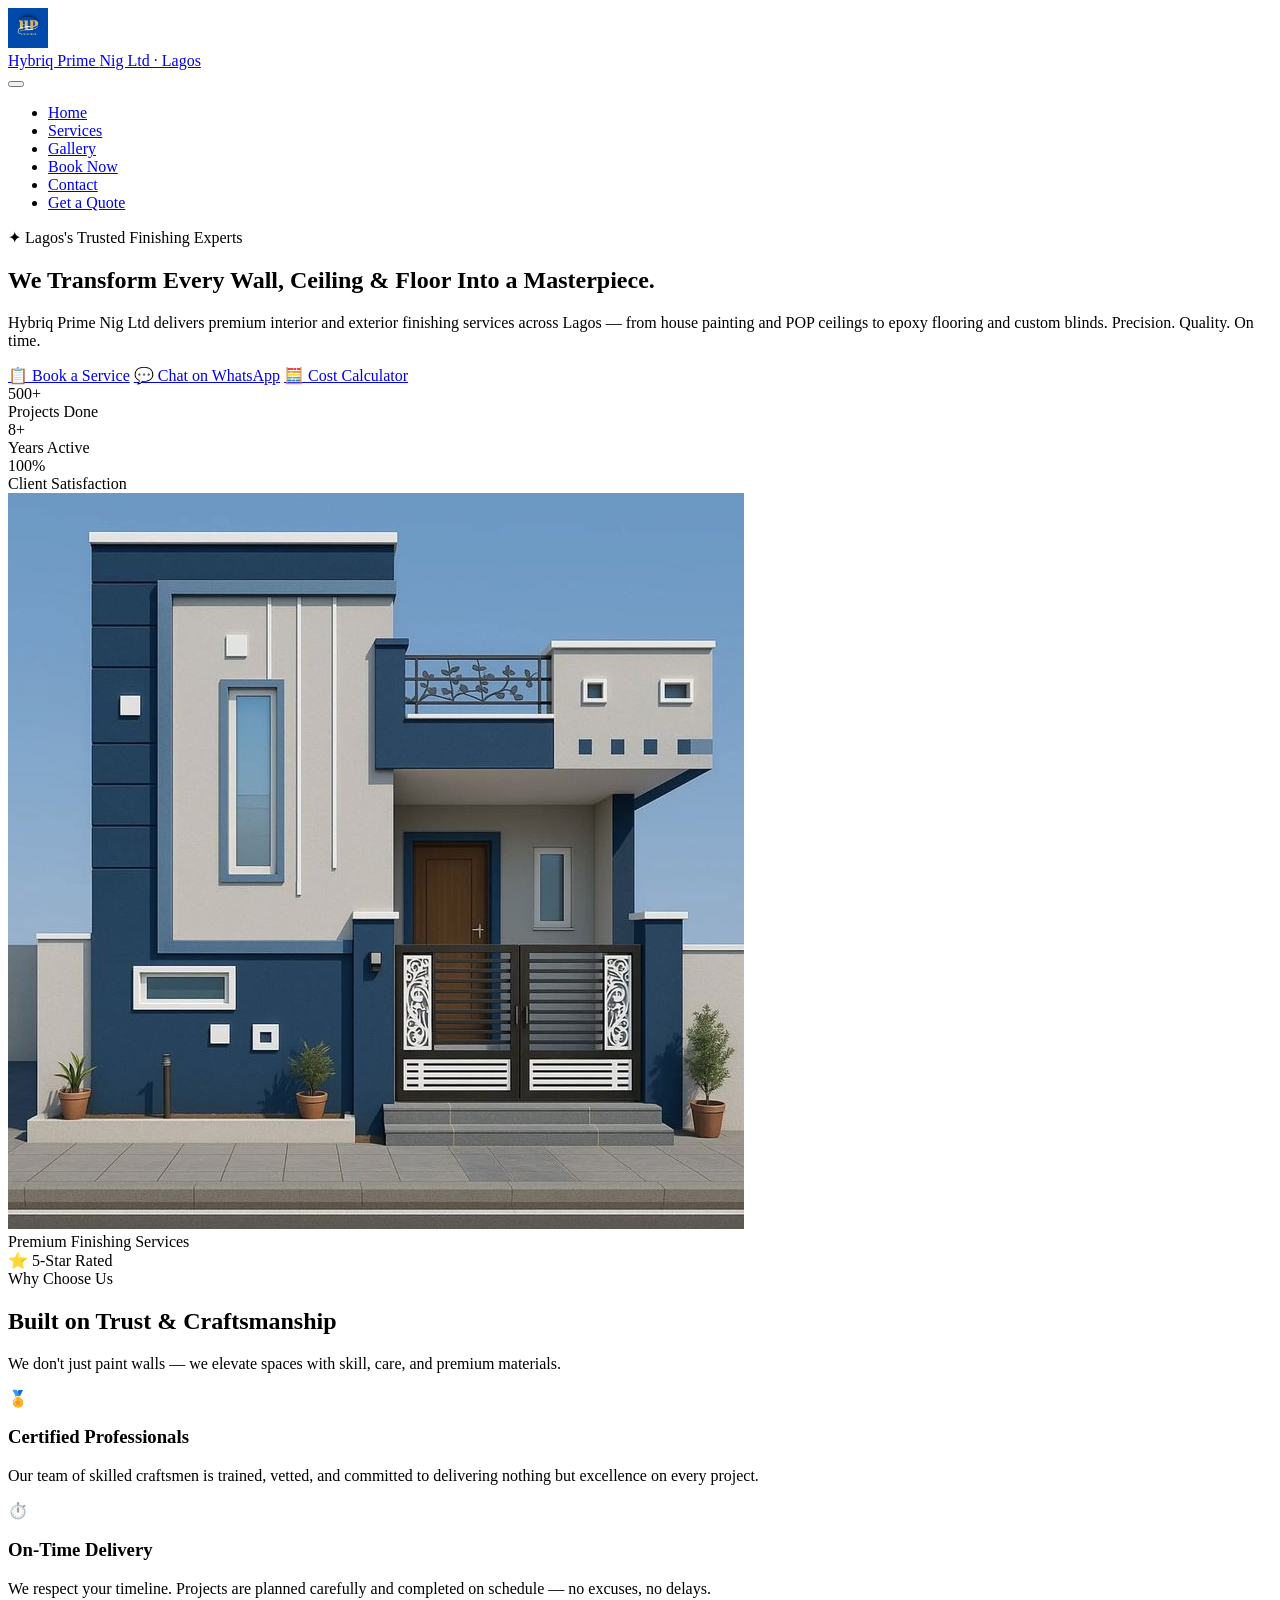
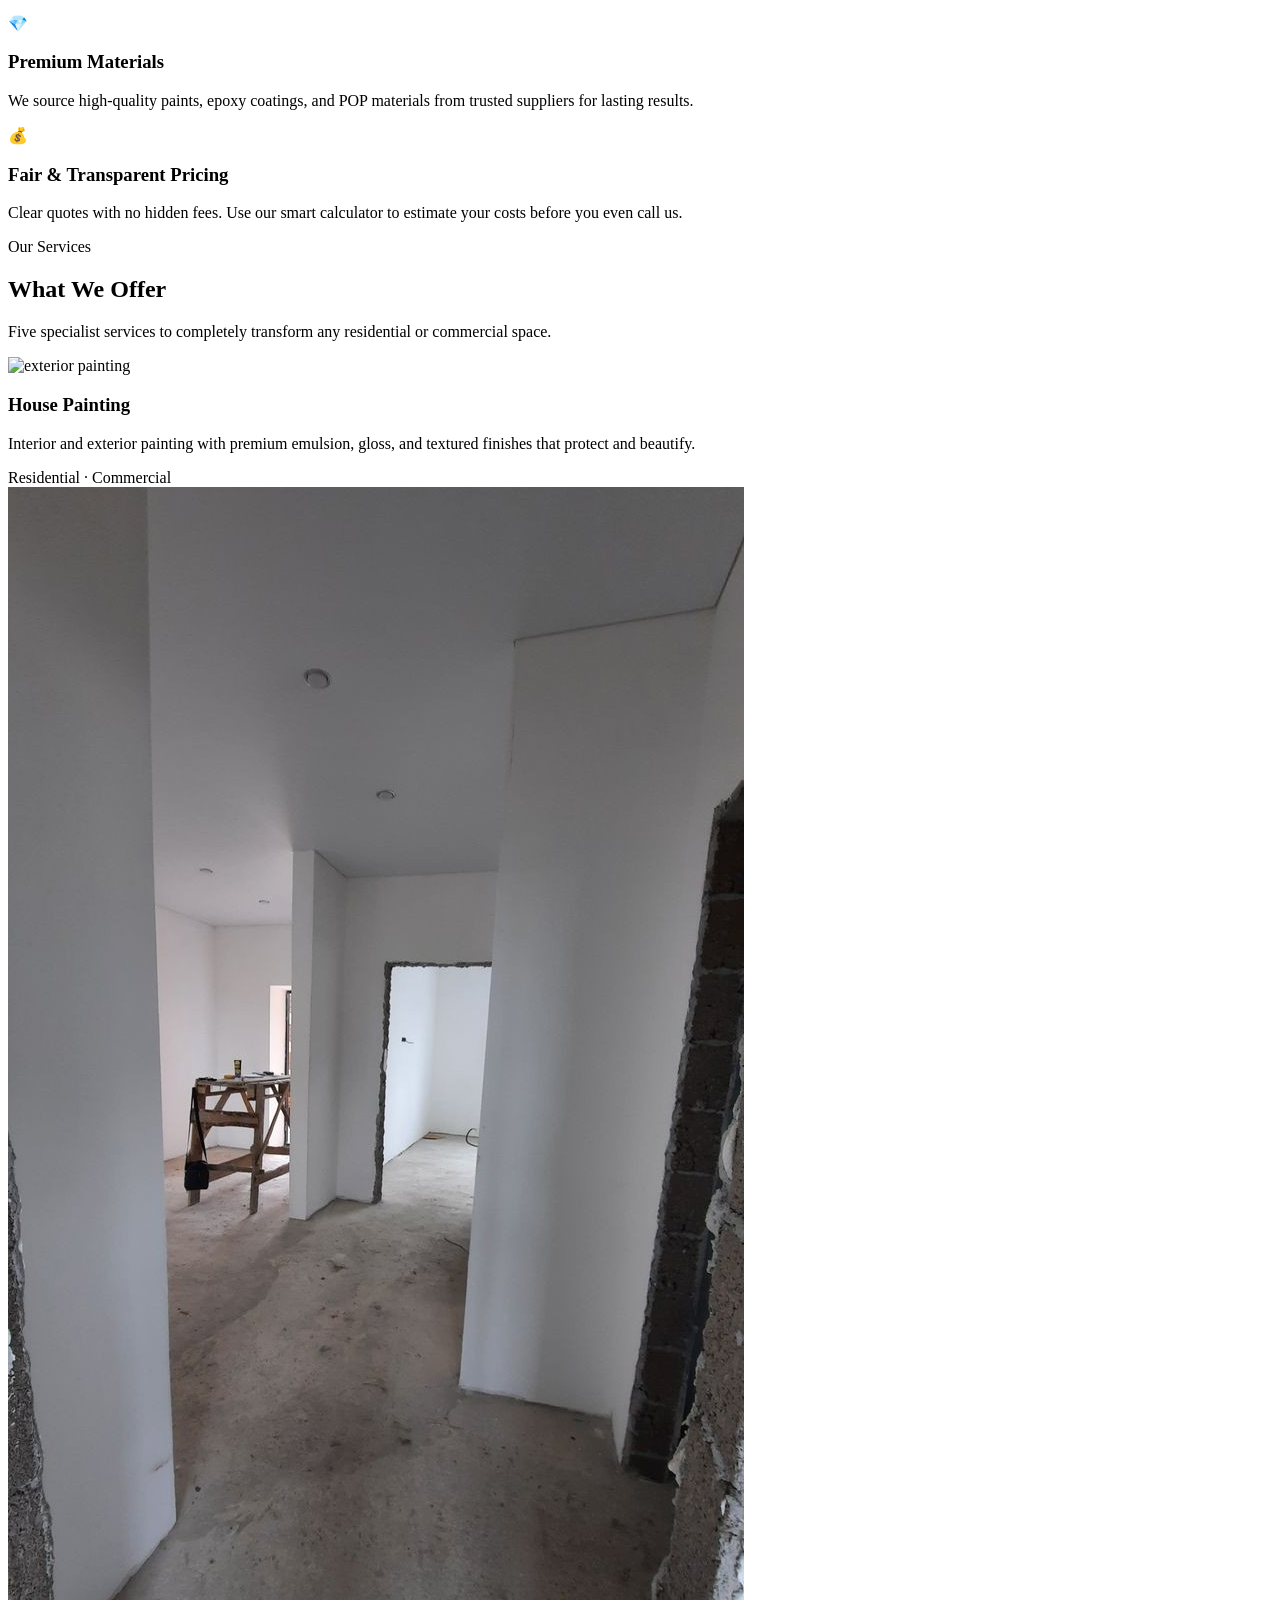
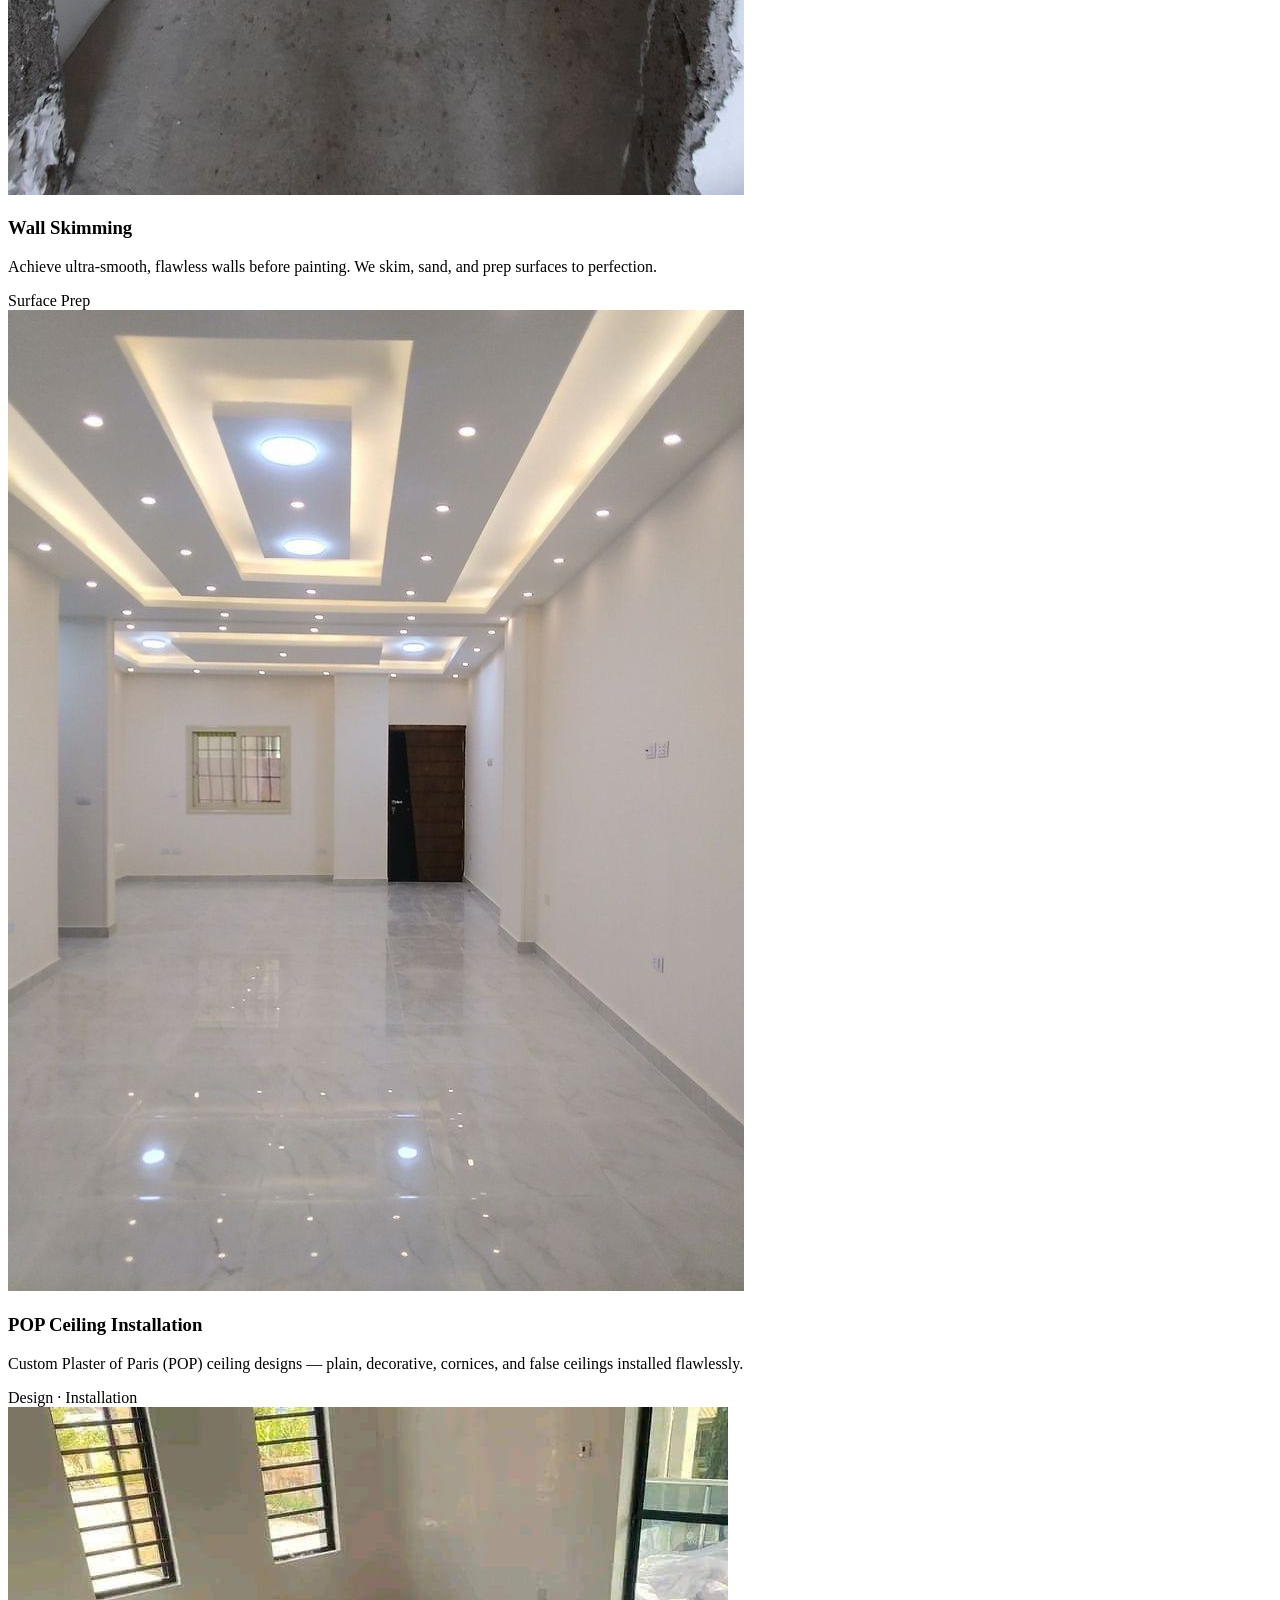
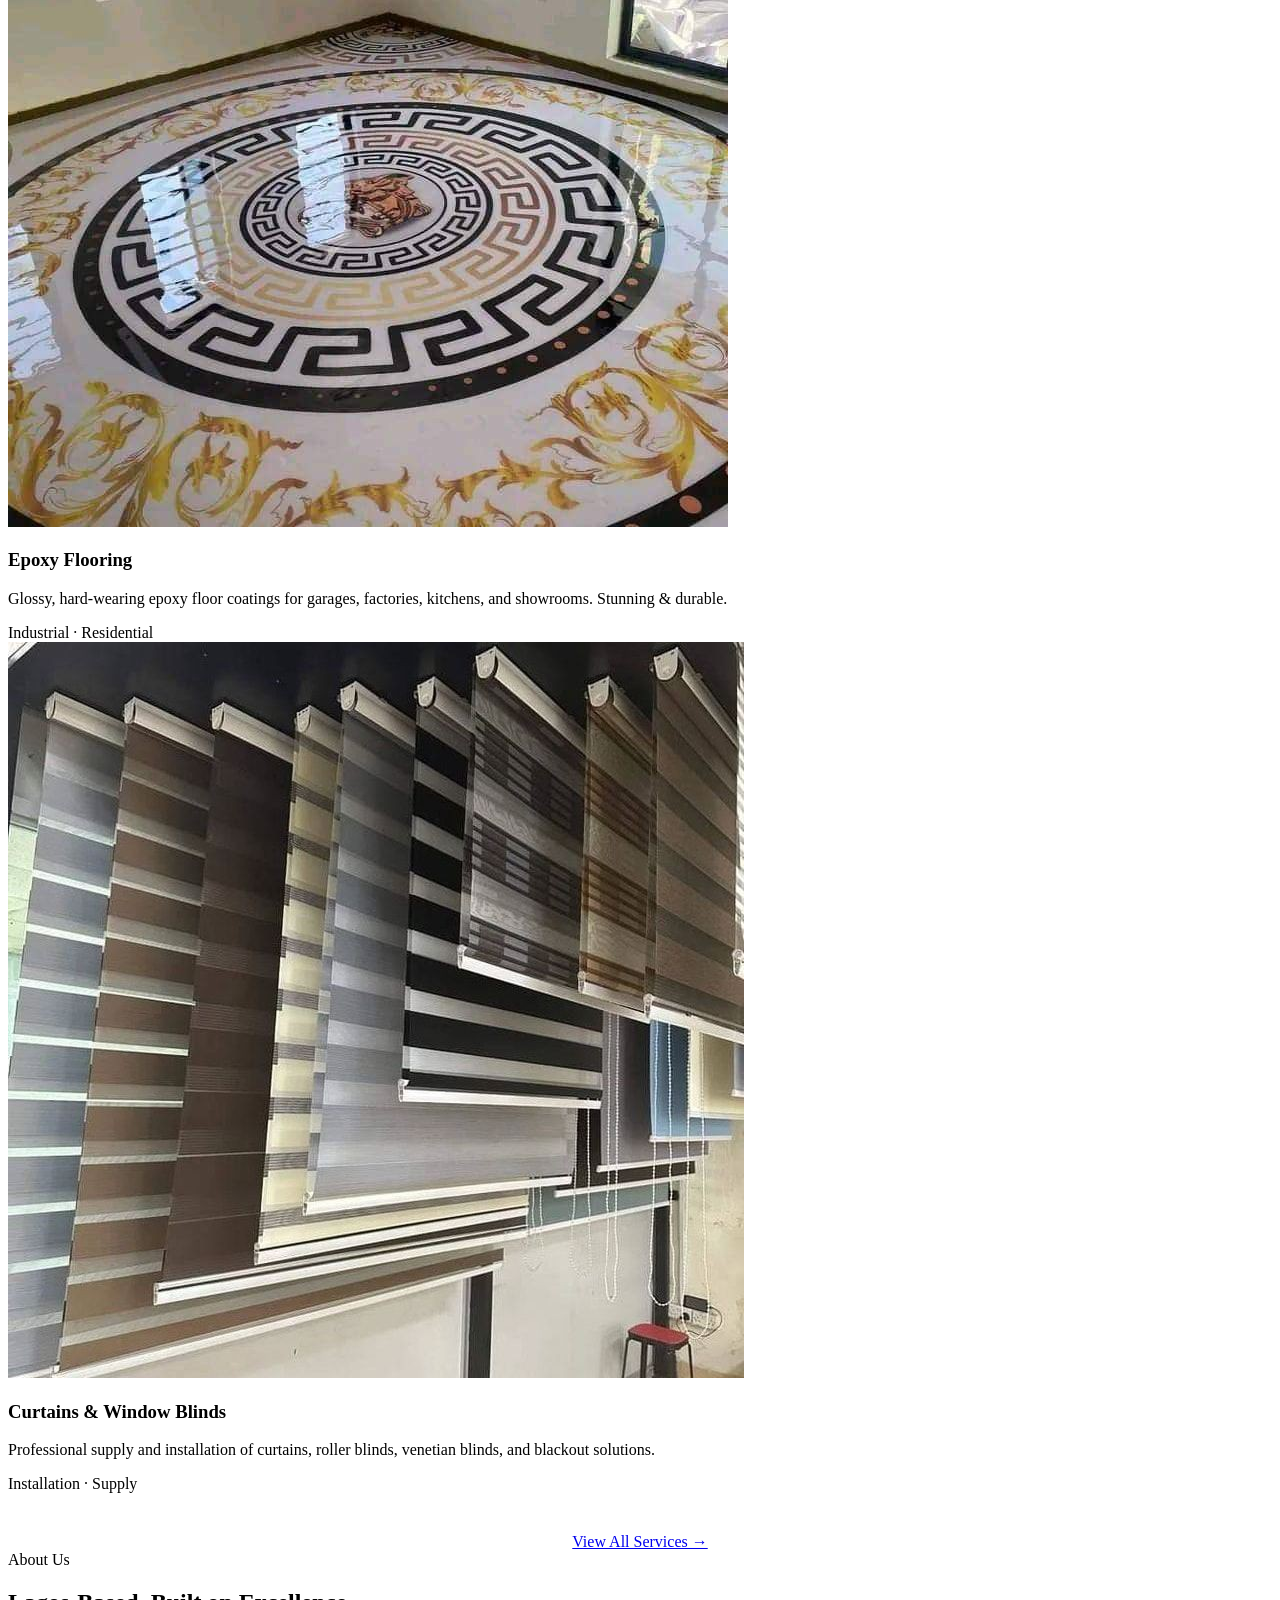
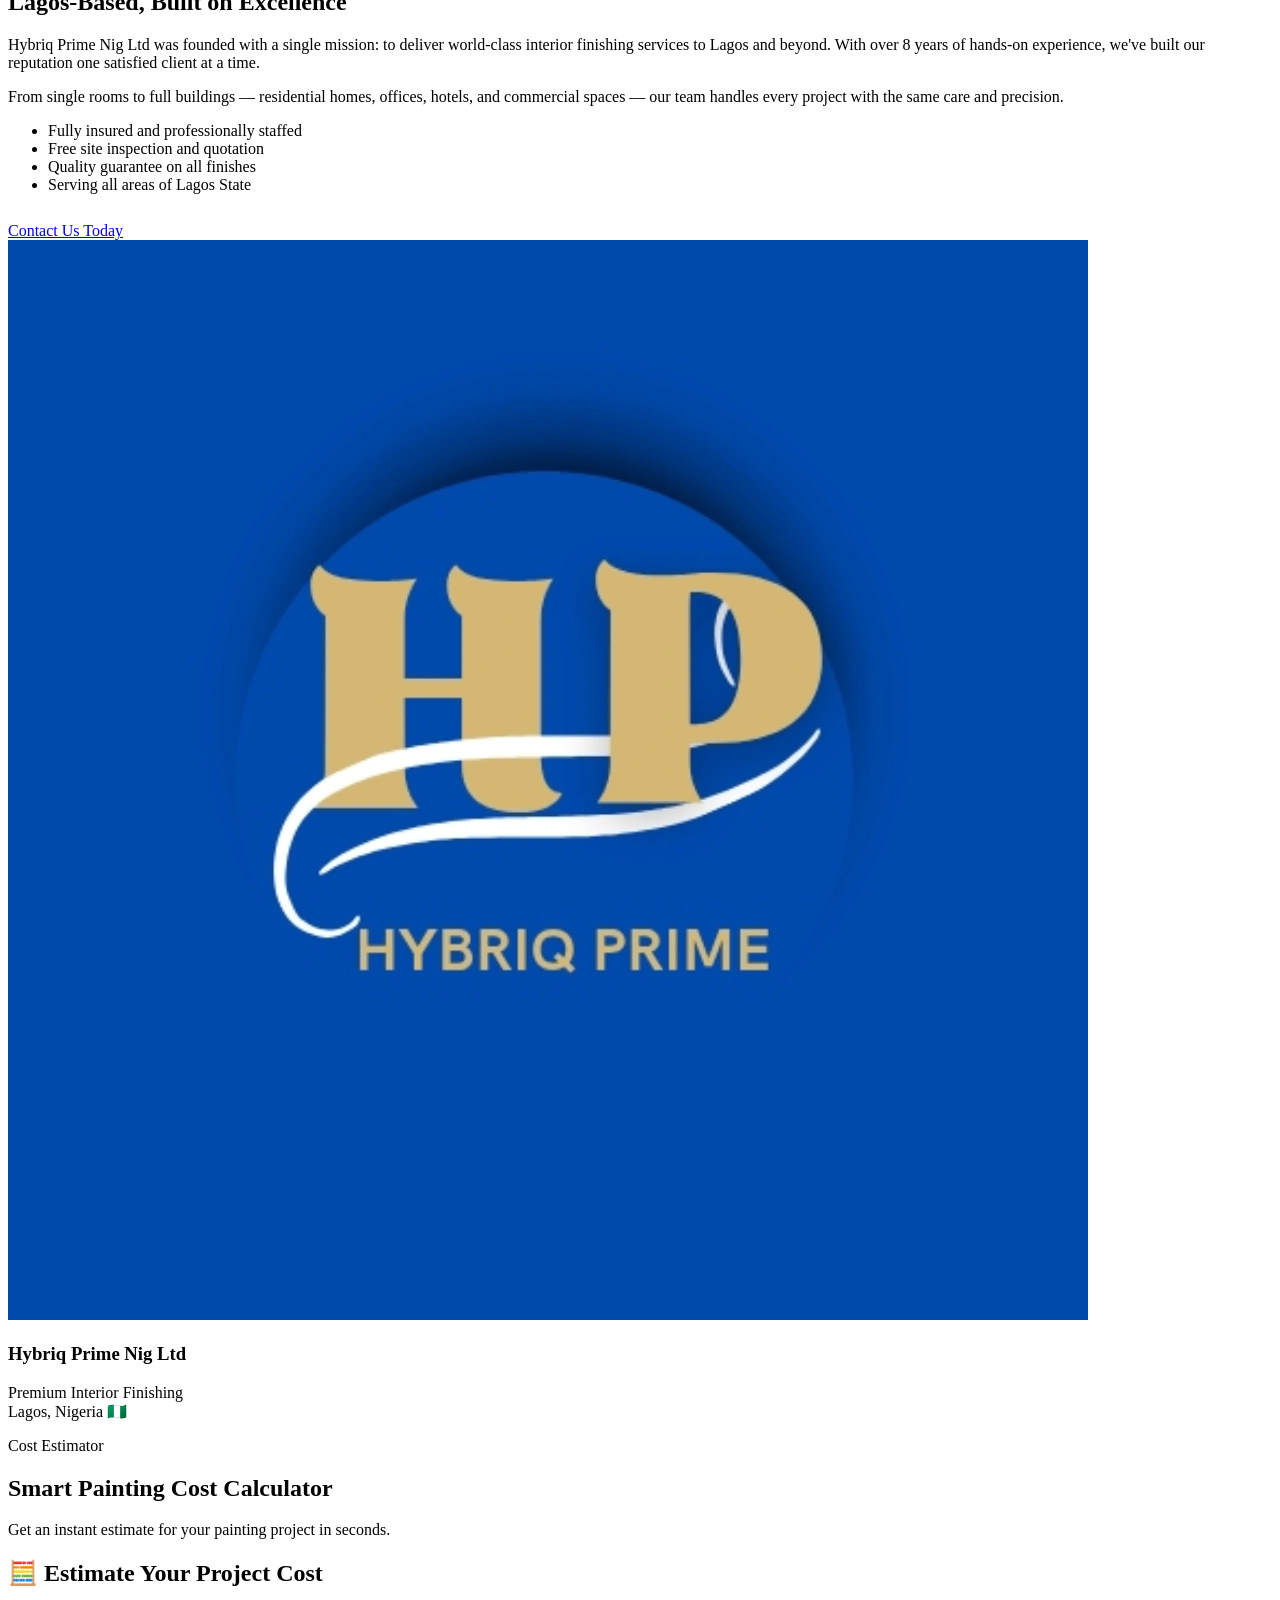
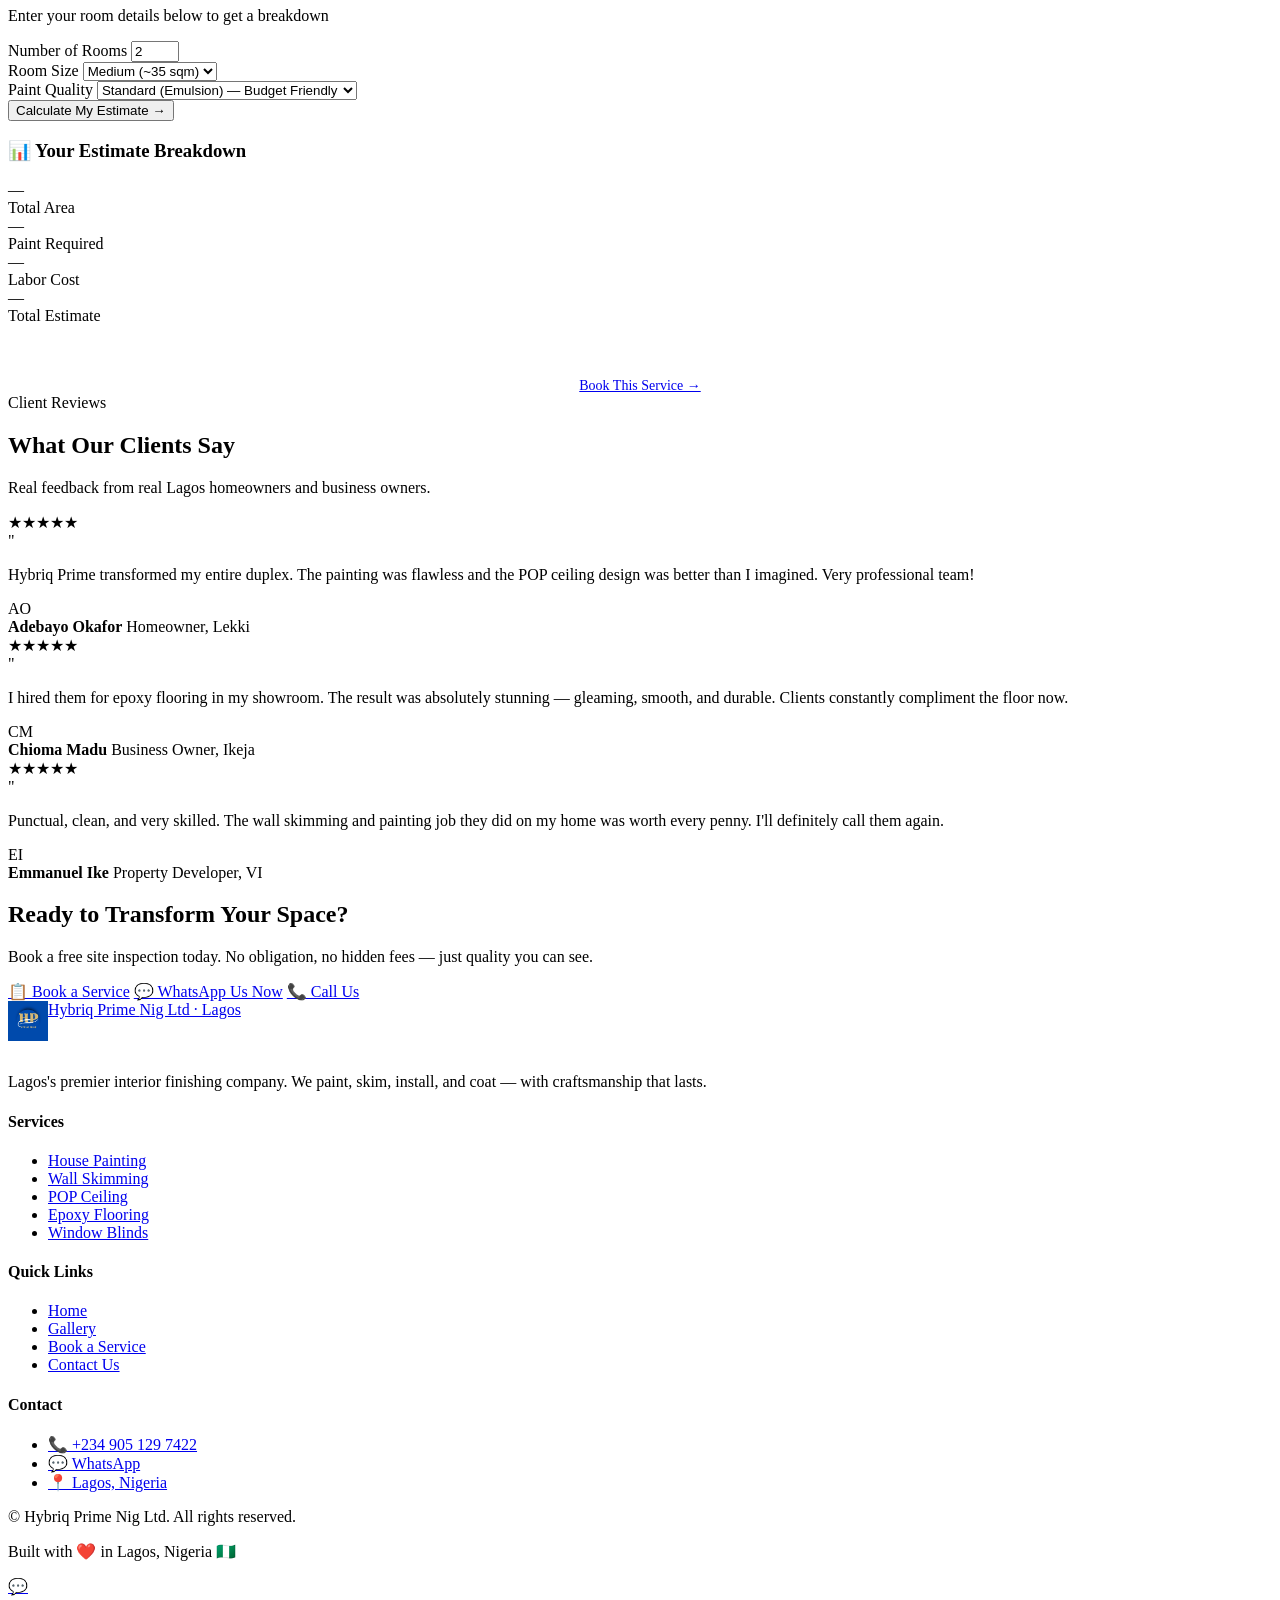
==== index.html @ 860e384f "Add files via upload Initial website upload" ====
<!DOCTYPE html>
<html lang="en">
<head>
  <meta charset="UTF-8" />
  <meta name="viewport" content="width=device-width, initial-scale=1.0" />
  <title>Hybriq Prime Nig Ltd — Premium Interior Finishing Services, Lagos</title>
  <meta name="description" content="Lagos's premier interior finishing company. House painting, POP ceilings, epoxy flooring, wall skimming and more. Quality you can see, craftsmanship you can feel." />
  <link rel="stylesheet" href="css/style.css" />
  <!-- Favicon (emoji fallback) -->
 <link rel="icon" href="images/favicon.png" type="image/png">
</head>
<body>

 
  <nav class="navbar" id="navbar">
    <div class="nav-container">
      <a href="index.html" class="nav-logo"> 
          <img src="images/logo.png" alt="hybriq logo" height="40px" width="auto">
        <div class="nav-logo-text">
          Hybriq Prime
          <span>Nig Ltd · Lagos</span>
        </div>
      </a>

      <!-- Hamburger button (mobile) -->
      <button class="nav-toggle" id="navToggle" aria-label="Toggle menu">
        <span></span><span></span><span></span>
      </button>

      <ul class="nav-links" id="navLinks">
        <li><a href="index.html">Home</a></li>
        <li><a href="services.html">Services</a></li>
        <li><a href="gallery.html">Gallery</a></li>
        <li><a href="booking.html">Book Now</a></li>
        <li><a href="contact.html">Contact</a></li>
        <li><a href="booking.html" class="nav-cta btn">Get a Quote</a></li>
      </ul>
    </div>
  </nav>

 
  <section class="hero">
    <div class="hero-content">
      <div class="hero-text">
        <div class="hero-badge">✦ Lagos's Trusted Finishing Experts</div>
        <h1>
          We Transform Every
          <span class="highlight">Wall, Ceiling &amp; Floor</span>
          Into a Masterpiece.
        </h1>
        <p class="hero-desc">
          Hybriq Prime Nig Ltd delivers premium interior and exterior finishing services across Lagos — from house painting and POP ceilings to epoxy flooring and custom blinds. Precision. Quality. On time.
        </p>
        <div class="hero-buttons">
          <a href="booking.html" class="btn btn-primary">📋 Book a Service</a>
          <a href="https://wa.me/2349051297422" target="_blank" class="btn btn-whatsapp">💬 Chat on WhatsApp</a>
          <a href="#calculator" class="btn btn-outline">🧮 Cost Calculator</a>
        </div>

        <div class="hero-stats">
          <div class="stat-item">
            <div class="stat-num">500+</div>
            <div class="stat-label">Projects Done</div>
          </div>
          <div class="stat-item">
            <div class="stat-num">8+</div>
            <div class="stat-label">Years Active</div>
          </div>
          <div class="stat-item">
            <div class="stat-num">100%</div>
            <div class="stat-label">Client Satisfaction</div>
          </div>
        </div>
      </div>

     
      <div class="hero-visual">
        <div class="hero-card">
          <div class="hero-card-inner">
            <div class="hero-illustration">
              <div class="hero-icon-large"><img src="images/paint 2.jpg" alt="exterior painting"></div>
              <div class="hero-card-label">Premium Finishing Services</div>
            </div>
            <div class="hero-float-badge">⭐ 5-Star Rated</div>
          </div>
        </div>
      </div>
    </div>
  </section>


  <section class="section section-alt">
    <div class="container">
      <div class="section-header reveal">
        <div class="section-badge">Why Choose Us</div>
        <h2>Built on <span>Trust &amp; Craftsmanship</span></h2>
        <p>We don't just paint walls — we elevate spaces with skill, care, and premium materials.</p>
      </div>

      <div class="features-grid">
        <div class="feature-card reveal">
          <div class="feature-icon">🏅</div>
          <h3>Certified Professionals</h3>
          <p>Our team of skilled craftsmen is trained, vetted, and committed to delivering nothing but excellence on every project.</p>
        </div>
        <div class="feature-card reveal">
          <div class="feature-icon">⏱️</div>
          <h3>On-Time Delivery</h3>
          <p>We respect your timeline. Projects are planned carefully and completed on schedule — no excuses, no delays.</p>
        </div>
        <div class="feature-card reveal">
          <div class="feature-icon">💎</div>
          <h3>Premium Materials</h3>
          <p>We source high-quality paints, epoxy coatings, and POP materials from trusted suppliers for lasting results.</p>
        </div>
        <div class="feature-card reveal">
          <div class="feature-icon">💰</div>
          <h3>Fair &amp; Transparent Pricing</h3>
          <p>Clear quotes with no hidden fees. Use our smart calculator to estimate your costs before you even call us.</p>
        </div>
      </div>
    </div>
  </section>

  
  <section class="section">
    <div class="container">
      <div class="section-header reveal">
        <div class="section-badge">Our Services</div>
        <h2>What We <span>Offer</span></h2>
        <p>Five specialist services to completely transform any residential or commercial space.</p>
      </div>

      <div class="services-grid">
       
        <div class="service-card reveal">
          <div class="service-card-img"><img src="images/After 1.jpg" alt="exterior painting"> </div>
          <div class="service-card-body">
            <h3>House Painting</h3>
            <p>Interior and exterior painting with premium emulsion, gloss, and textured finishes that protect and beautify.</p>
            <span class="service-tag">Residential · Commercial</span>
          </div>
        </div>
        
        <div class="service-card reveal">
          <div class="service-card-img"><img src="images/wall skimming.jpg" alt="interior skimming" > </div>
          <div class="service-card-body">
            <h3>Wall Skimming</h3>
            <p>Achieve ultra-smooth, flawless walls before painting. We skim, sand, and prep surfaces to perfection.</p>
            <span class="service-tag">Surface Prep</span>
          </div>
        </div>
        
        <div class="service-card reveal">
          <div class="service-card-img"><img src="images/pop ceiling.jpg" alt="pop ceiling"> </div>
          <div class="service-card-body">
            <h3>POP Ceiling Installation</h3>
            <p>Custom Plaster of Paris (POP) ceiling designs — plain, decorative, cornices, and false ceilings installed flawlessly.</p>
            <span class="service-tag">Design · Installation</span>
          </div>
        </div>
       
        <div class="service-card reveal">
          <div class="service-card-img"><img src="images/epoxy floor.jpg" alt="epoxy floor"> </div>
          <div class="service-card-body">
            <h3>Epoxy Flooring</h3>
            <p>Glossy, hard-wearing epoxy floor coatings for garages, factories, kitchens, and showrooms. Stunning &amp; durable.</p>
            <span class="service-tag">Industrial · Residential</span>
          </div>
        </div>
        
        <div class="service-card reveal">
          <div class="service-card-img"><img src="images/window blind.jpg" alt="window blind" ></div>
          <div class="service-card-body">
            <h3>Curtains &amp; Window Blinds</h3>
            <p>Professional supply and installation of curtains, roller blinds, venetian blinds, and blackout solutions.</p>
            <span class="service-tag">Installation · Supply</span>
          </div>
        </div>
      </div>

      <div style="text-align:center; margin-top:2.5rem;" class="reveal">
        <a href="services.html" class="btn btn-blue">View All Services →</a>
      </div>
    </div>
  </section>

  <!-- ===================== ABOUT STRIP ===================== -->
  <section class="section section-alt">
    <div class="container">
      <div class="about-strip">
        <div class="about-text reveal">
          <div class="section-badge">About Us</div>
          <h2>Lagos-Based, <span>Built on Excellence</span></h2>
          <p>
            Hybriq Prime Nig Ltd was founded with a single mission: to deliver world-class interior finishing services to Lagos and beyond. With over 8 years of hands-on experience, we've built our reputation one satisfied client at a time.
          </p>
          <p>
            From single rooms to full buildings — residential homes, offices, hotels, and commercial spaces — our team handles every project with the same care and precision.
          </p>
          <ul class="about-list">
            <li>Fully insured and professionally staffed</li>
            <li>Free site inspection and quotation</li>
            <li>Quality guarantee on all finishes</li>
            <li>Serving all areas of Lagos State</li>
          </ul>
          <div style="margin-top:1.75rem;">
            <a href="contact.html" class="btn btn-primary">Contact Us Today</a>
          </div>
        </div>

        <div class="about-visual reveal">
          <span class="about-icon-big"><img src="images/logo.png" "></span>
          <h3>Hybriq Prime Nig Ltd</h3>
          <p>Premium Interior Finishing<br>Lagos, Nigeria 🇳🇬</p>
        </div>
      </div>
    </div>
  </section>

  <!-- ===================== CALCULATOR ===================== -->
  <section class="section" id="calculator">
    <div class="container">
      <div class="section-header reveal">
        <div class="section-badge">Cost Estimator</div>
        <h2>Smart Painting <span>Cost Calculator</span></h2>
        <p>Get an instant estimate for your painting project in seconds.</p>
      </div>

      <div class="calculator-wrapper reveal">
        <div class="calc-header">
          <h2>🧮 Estimate Your Project Cost</h2>
          <p>Enter your room details below to get a breakdown</p>
        </div>
        <div class="calc-body">
          <form id="calcForm">
            <div class="form-row">
              <!-- Number of rooms -->
              <div class="form-group">
                <label for="calcRooms">Number of Rooms</label>
                <input type="number" id="calcRooms" min="1" max="50" value="2" required />
              </div>
              <!-- Room size -->
              <div class="form-group">
                <label for="calcRoomSize">Room Size</label>
                <select id="calcRoomSize">
                  <option value="small">Small (~20 sqm)</option>
                  <option value="medium" selected>Medium (~35 sqm)</option>
                  <option value="large">Large (~50 sqm)</option>
                </select>
              </div>
            </div>

            <!-- Paint quality -->
            <div class="form-group">
              <label for="calcQuality">Paint Quality</label>
              <select id="calcQuality">
                <option value="standard">Standard (Emulsion) — Budget Friendly</option>
                <option value="premium">Premium (Luxury Finish) — Best Quality</option>
              </select>
            </div>

            <button type="submit" class="calc-btn">Calculate My Estimate →</button>
          </form>

          <!-- Result Panel (hidden until calculated) -->
          <div class="calc-result" id="calcResult">
            <h3>📊 Your Estimate Breakdown</h3>
            <div class="result-grid">
              <div class="result-item">
                <div class="result-val" id="resultArea">—</div>
                <div class="result-label">Total Area</div>
              </div>
              <div class="result-item">
                <div class="result-val" id="resultPaint">—</div>
                <div class="result-label">Paint Required</div>
              </div>
              <div class="result-item">
                <div class="result-val" id="resultLabor">—</div>
                <div class="result-label">Labor Cost</div>
              </div>
              <div class="result-item">
                <div class="result-val" id="resultTotal">—</div>
                <div class="result-label">Total Estimate</div>
              </div>
            </div>
            <p style="color:rgba(255,255,255,0.55); font-size:0.78rem; margin-top:1rem; text-align:center;">
              * Estimate based on standard rates. Final price may vary after site inspection.
            </p>
            <div style="text-align:center; margin-top:1.25rem;">
              <a href="booking.html" class="btn btn-primary" style="font-size:0.875rem;">Book This Service →</a>
            </div>
          </div>
        </div>
      </div>
    </div>
  </section>

  <!-- ===================== TESTIMONIALS ===================== -->
  <section class="section section-alt">
    <div class="container">
      <div class="section-header reveal">
        <div class="section-badge">Client Reviews</div>
        <h2>What Our <span>Clients Say</span></h2>
        <p>Real feedback from real Lagos homeowners and business owners.</p>
      </div>

      <div class="testimonials-grid">
        <div class="testimonial-card reveal">
          <div class="stars">★★★★★</div>
          <div class="testimonial-quote">"</div>
          <p>Hybriq Prime transformed my entire duplex. The painting was flawless and the POP ceiling design was better than I imagined. Very professional team!</p>
          <div class="testimonial-author">
            <div class="author-avatar">AO</div>
            <div class="author-info">
              <strong>Adebayo Okafor</strong>
              <span>Homeowner, Lekki</span>
            </div>
          </div>
        </div>

        <div class="testimonial-card reveal">
          <div class="stars">★★★★★</div>
          <div class="testimonial-quote">"</div>
          <p>I hired them for epoxy flooring in my showroom. The result was absolutely stunning — gleaming, smooth, and durable. Clients constantly compliment the floor now.</p>
          <div class="testimonial-author">
            <div class="author-avatar">CM</div>
            <div class="author-info">
              <strong>Chioma Madu</strong>
              <span>Business Owner, Ikeja</span>
            </div>
          </div>
        </div>

        <div class="testimonial-card reveal">
          <div class="stars">★★★★★</div>
          <div class="testimonial-quote">"</div>
          <p>Punctual, clean, and very skilled. The wall skimming and painting job they did on my home was worth every penny. I'll definitely call them again.</p>
          <div class="testimonial-author">
            <div class="author-avatar">EI</div>
            <div class="author-info">
              <strong>Emmanuel Ike</strong>
              <span>Property Developer, VI</span>
            </div>
          </div>
        </div>
      </div>
    </div>
  </section>

  <!-- ===================== CTA BANNER ===================== -->
  <section class="cta-banner">
    <div class="container">
      <h2>Ready to <span>Transform Your Space?</span></h2>
      <p>Book a free site inspection today. No obligation, no hidden fees — just quality you can see.</p>
      <div class="cta-buttons">
        <a href="booking.html" class="btn btn-primary">📋 Book a Service</a>
        <a href="https://wa.me/2349051297422" target="_blank" class="btn btn-whatsapp">💬 WhatsApp Us Now</a>
        <a href="tel:+2349051297422" class="btn btn-outline">📞 Call Us</a>
      </div>
    </div>
  </section>

  <!-- ===================== FOOTER ===================== -->
  <footer class="footer">
    <div class="footer-grid">
      <div class="footer-brand">
        <a href="index.html" class="nav-logo" style="margin-bottom:1rem; display:inline-flex;">
          <img src="images/logo.png" alt="hybriq logo" height="40px" width="auto">
          <div class="nav-logo-text">Hybriq Prime <span>Nig Ltd · Lagos</span></div>
        </a>
        <p>Lagos's premier interior finishing company. We paint, skim, install, and coat — with craftsmanship that lasts.</p>
      </div>

      <div class="footer-col">
        <h4>Services</h4>
        <ul>
          <li><a href="services.html">House Painting</a></li>
          <li><a href="services.html">Wall Skimming</a></li>
          <li><a href="services.html">POP Ceiling</a></li>
          <li><a href="services.html">Epoxy Flooring</a></li>
          <li><a href="services.html">Window Blinds</a></li>
        </ul>
      </div>

      <div class="footer-col">
        <h4>Quick Links</h4>
        <ul>
          <li><a href="index.html">Home</a></li>
          <li><a href="gallery.html">Gallery</a></li>
          <li><a href="booking.html">Book a Service</a></li>
          <li><a href="contact.html">Contact Us</a></li>
        </ul>
      </div>

      <div class="footer-col">
        <h4>Contact</h4>
        <ul>
          <li><a href="tel:+2349051297422">📞 +234 905 129 7422</a></li>
          <li><a href="https://wa.me/2349051297422" target="_blank">💬 WhatsApp</a></li>
          <li><a href="#">📍 Lagos, Nigeria</a></li>
        </ul>
      </div>
    </div>

    <div class="footer-bottom">
      <p>© <span class="current-year"></span> <span>Hybriq Prime Nig Ltd</span>. All rights reserved.</p>
      <p>Built with ❤️ in Lagos, Nigeria 🇳🇬</p>
    </div>
  </footer>

  <!-- ===================== WHATSAPP FLOAT ===================== -->
  <a href="https://wa.me/2349051297422" target="_blank" class="whatsapp-float" title="Chat with us on WhatsApp">
    💬
  </a>

  <script src="js/script.js"></script>
</body>
</html>
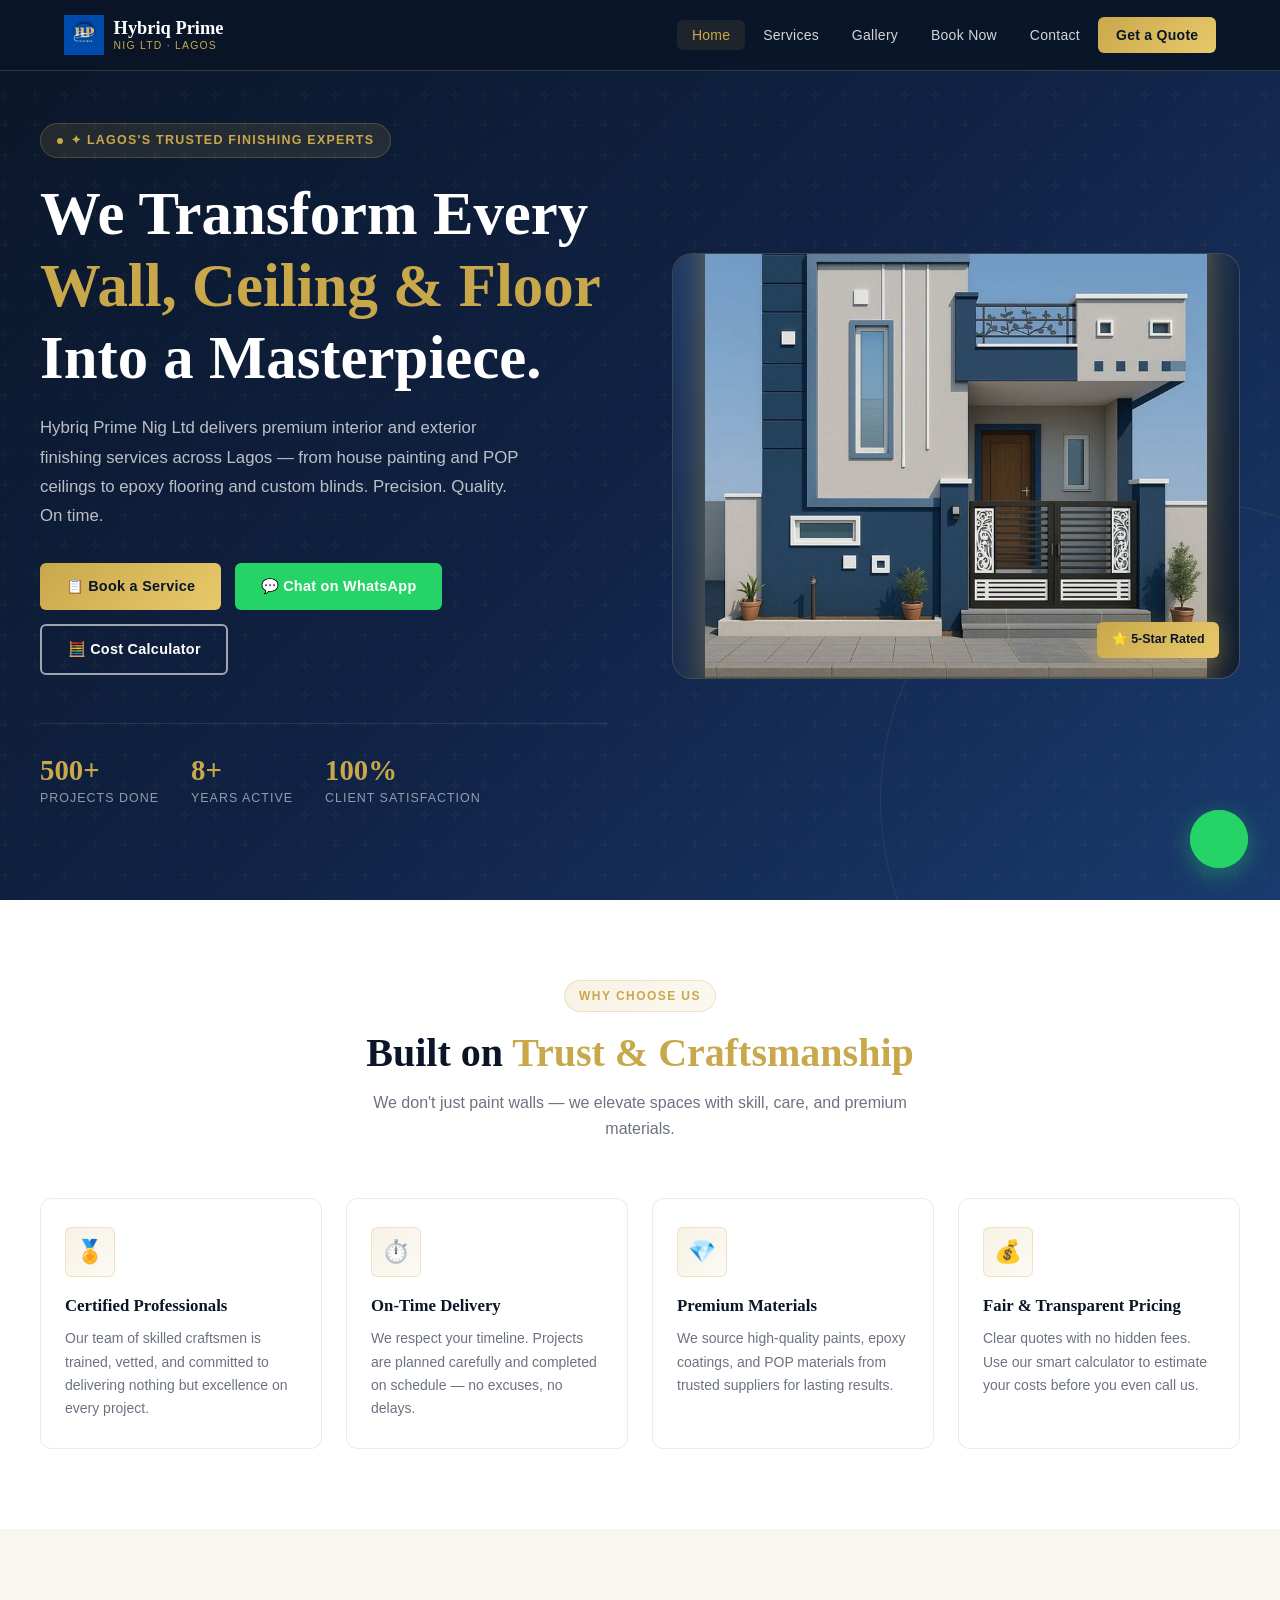
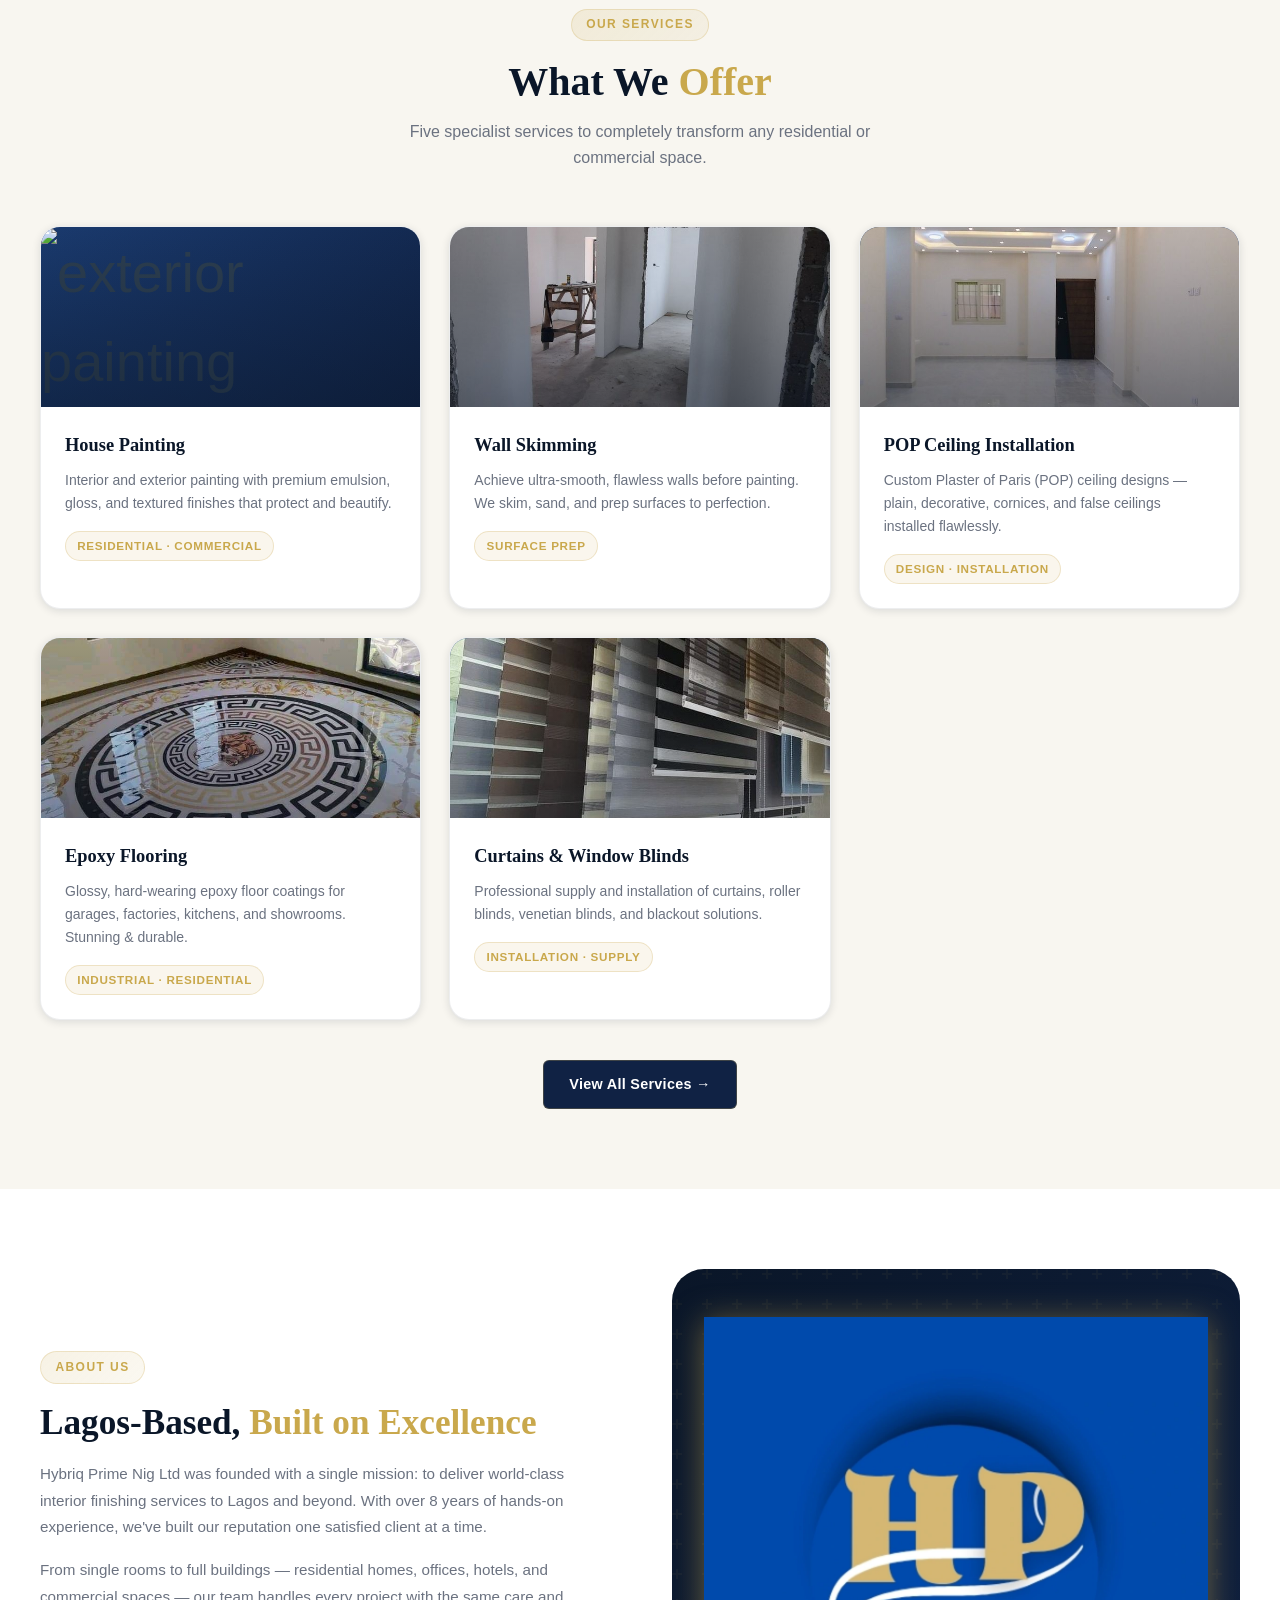
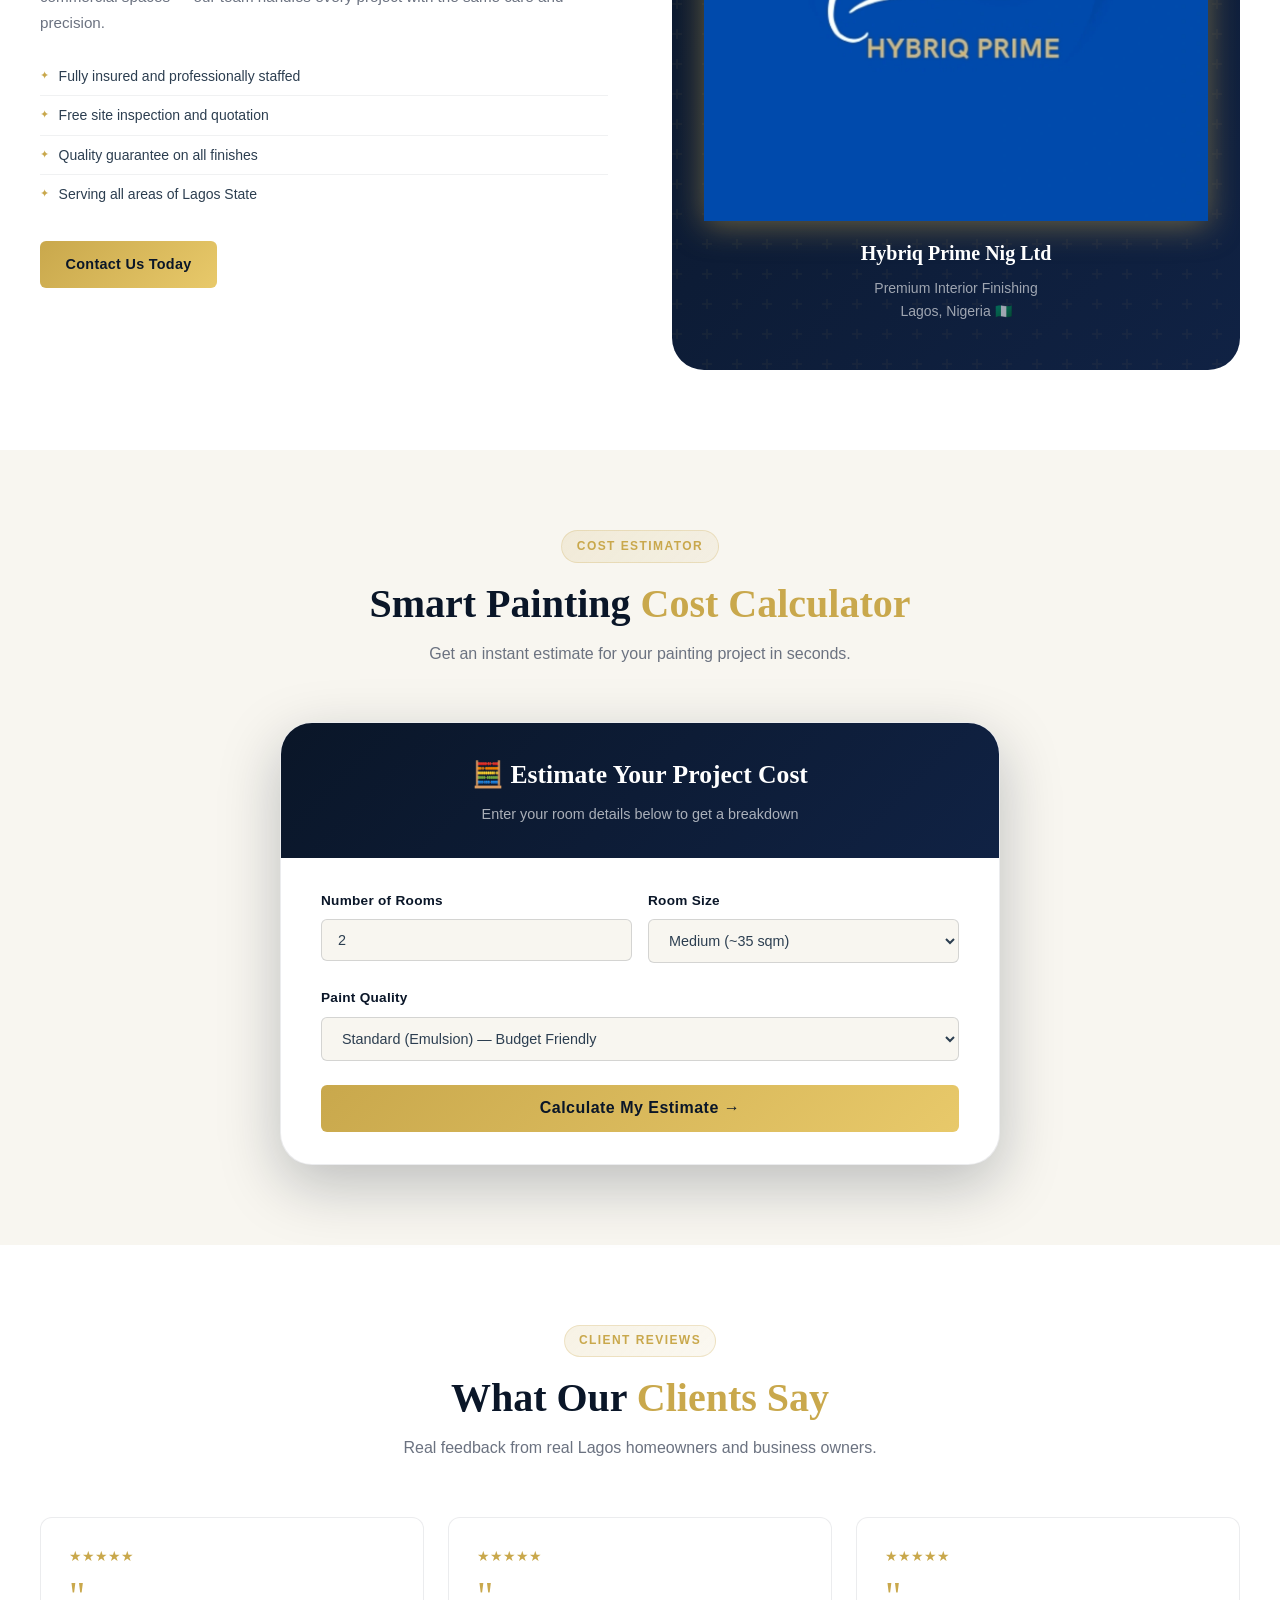
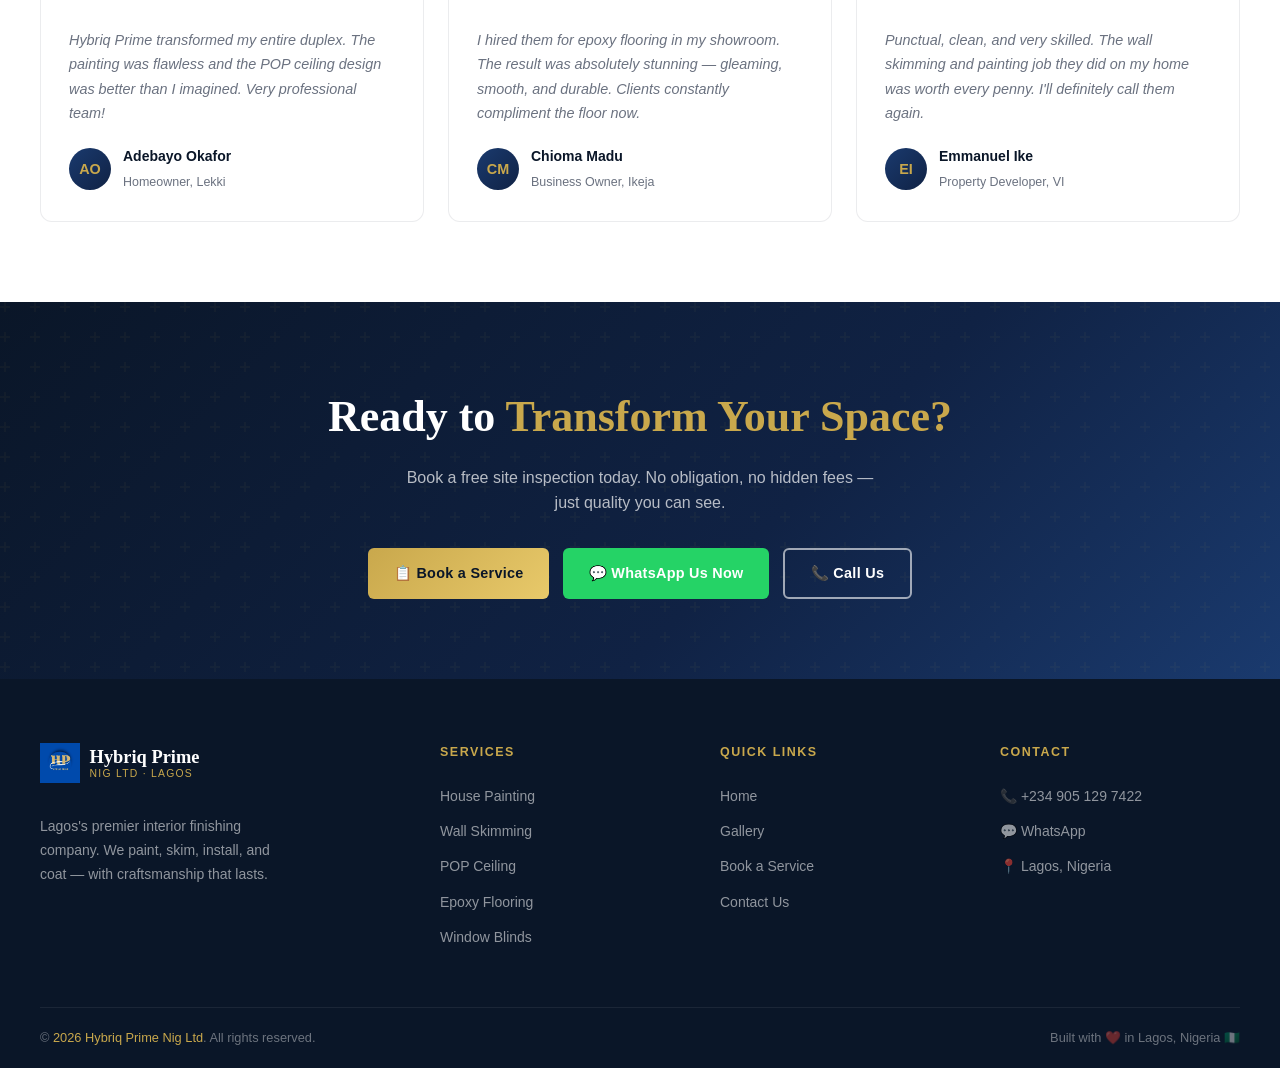
==== commit 47dc4c19: "Add files via upload fixed css path, Js path, and image file names" ====
--- a/index.html
+++ b/index.html
@@ -78,7 +78,7 @@
         <div class="hero-card">
           <div class="hero-card-inner">
             <div class="hero-illustration">
-              <div class="hero-icon-large"><img src="images/paint 2.jpg" alt="exterior painting"></div>
+              <div class="hero-icon-large"><img src="images/paint2.jpg" alt="exterior painting"></div>
               <div class="hero-card-label">Premium Finishing Services</div>
             </div>
             <div class="hero-float-badge">⭐ 5-Star Rated</div>
@@ -134,7 +134,7 @@
       <div class="services-grid">
        
         <div class="service-card reveal">
-          <div class="service-card-img"><img src="images/After 1.jpg" alt="exterior painting"> </div>
+          <div class="service-card-img"><img src="images/After1.jpg" alt="exterior painting"> </div>
           <div class="service-card-body">
             <h3>House Painting</h3>
             <p>Interior and exterior painting with premium emulsion, gloss, and textured finishes that protect and beautify.</p>
@@ -143,7 +143,7 @@
         </div>
         
         <div class="service-card reveal">
-          <div class="service-card-img"><img src="images/wall skimming.jpg" alt="interior skimming" > </div>
+          <div class="service-card-img"><img src="images/wall-skimming.jpg" alt="interior skimming" > </div>
           <div class="service-card-body">
             <h3>Wall Skimming</h3>
             <p>Achieve ultra-smooth, flawless walls before painting. We skim, sand, and prep surfaces to perfection.</p>
@@ -152,7 +152,7 @@
         </div>
         
         <div class="service-card reveal">
-          <div class="service-card-img"><img src="images/pop ceiling.jpg" alt="pop ceiling"> </div>
+          <div class="service-card-img"><img src="images/pop-ceiling.jpg" alt="pop ceiling"> </div>
           <div class="service-card-body">
             <h3>POP Ceiling Installation</h3>
             <p>Custom Plaster of Paris (POP) ceiling designs — plain, decorative, cornices, and false ceilings installed flawlessly.</p>
@@ -161,7 +161,7 @@
         </div>
        
         <div class="service-card reveal">
-          <div class="service-card-img"><img src="images/epoxy floor.jpg" alt="epoxy floor"> </div>
+          <div class="service-card-img"><img src="images/epoxy-floor.jpg" alt="epoxy floor"> </div>
           <div class="service-card-body">
             <h3>Epoxy Flooring</h3>
             <p>Glossy, hard-wearing epoxy floor coatings for garages, factories, kitchens, and showrooms. Stunning &amp; durable.</p>
@@ -170,7 +170,7 @@
         </div>
         
         <div class="service-card reveal">
-          <div class="service-card-img"><img src="images/window blind.jpg" alt="window blind" ></div>
+          <div class="service-card-img"><img src="images/window-blind.jpg" alt="window blind" ></div>
           <div class="service-card-body">
             <h3>Curtains &amp; Window Blinds</h3>
             <p>Professional supply and installation of curtains, roller blinds, venetian blinds, and blackout solutions.</p>
--- a/css/style.css
+++ b/css/style.css
@@ -0,0 +1,1440 @@
+/* ============================================
+   HYBRIQ PRIME NIG LTD — Main Stylesheet
+   Color Theme: Deep Blue + Gold
+   Mobile-first responsive design
+   ============================================ */
+
+/* --- Google Fonts Import --- */
+@import url('https://fonts.googleapis.com/css2?family=Playfair+Display:wght@400;600;700;900&family=DM+Sans:wght@300;400;500;600&display=swap');
+
+/* --- CSS Variables (Design Tokens) --- */
+:root {
+  --blue-dark:    #0a1628;
+  --blue-mid:     #102244;
+  --blue-accent:  #1a3a6e;
+  --gold:         #c9a84c;
+  --gold-light:   #e8c96a;
+  --gold-pale:    #f5e9c4;
+  --white:        #ffffff;
+  --off-white:    #f8f6f0;
+  --text-body:    #2c3e50;
+  --text-muted:   #6b7280;
+  --border:       rgba(201,168,76,0.25);
+
+  --font-display: 'Playfair Display', Georgia, serif;
+  --font-body:    'DM Sans', sans-serif;
+
+  --shadow-sm:    0 2px 8px rgba(10,22,40,0.12);
+  --shadow-md:    0 8px 32px rgba(10,22,40,0.18);
+  --shadow-lg:    0 20px 60px rgba(10,22,40,0.25);
+  --shadow-gold:  0 4px 24px rgba(201,168,76,0.30);
+
+  --radius-sm:    6px;
+  --radius-md:    12px;
+  --radius-lg:    20px;
+  --radius-xl:    32px;
+
+  --transition:   0.3s cubic-bezier(0.4, 0, 0.2, 1);
+}
+
+/* --- Reset & Base --- */
+*, *::before, *::after { box-sizing: border-box; margin: 0; padding: 0; }
+
+html { scroll-behavior: smooth; font-size: 16px; }
+
+body {
+  font-family: var(--font-body);
+  color: var(--text-body);
+  background: var(--off-white);
+  line-height: 1.6;
+  overflow-x: hidden;
+}
+
+img { max-width: 100%; display: block; }
+a  { text-decoration: none; color: inherit; }
+ul { list-style: none; }
+
+/* ============================================
+   NAVBAR
+   ============================================ */
+.navbar {
+  position: fixed;
+  top: 0; left: 0; right: 0;
+  z-index: 1000;
+  background: rgba(10,22,40,0.95);
+  backdrop-filter: blur(12px);
+  border-bottom: 1px solid var(--border);
+  transition: var(--transition);
+}
+
+.navbar.scrolled {
+  background: var(--blue-dark);
+  box-shadow: var(--shadow-md);
+}
+
+.nav-container {
+  max-width: 1200px;
+  margin: 0 auto;
+  padding: 0 1.5rem;
+  display: flex;
+  align-items: center;
+  justify-content: space-between;
+  height: 70px;
+}
+
+.nav-logo {
+  display: flex;
+  align-items: center;
+  gap: 0.6rem;
+}
+
+.nav-logo-icon {
+  width: 38px; height: 38px;
+  background: linear-gradient(135deg, var(--gold), var(--gold-light));
+  border-radius: 8px;
+  display: flex; align-items: center; justify-content: center;
+  font-size: 1.1rem;
+}
+
+.nav-logo-text {
+  font-family: var(--font-display);
+  font-size: 1.15rem;
+  font-weight: 700;
+  color: var(--white);
+  line-height: 1.15;
+}
+
+.nav-logo-text span {
+  display: block;
+  font-size: 0.65rem;
+  font-family: var(--font-body);
+  font-weight: 400;
+  color: var(--gold);
+  letter-spacing: 0.12em;
+  text-transform: uppercase;
+}
+
+.nav-links {
+  display: flex;
+  align-items: center;
+  gap: 0.25rem;
+}
+
+.nav-links a {
+  color: rgba(255,255,255,0.82);
+  font-size: 0.875rem;
+  font-weight: 500;
+  padding: 0.45rem 0.9rem;
+  border-radius: var(--radius-sm);
+  transition: var(--transition);
+  letter-spacing: 0.02em;
+}
+
+.nav-links a:hover,
+.nav-links a.active {
+  color: var(--gold);
+  background: rgba(201,168,76,0.1);
+}
+
+.nav-cta {
+  background: linear-gradient(135deg, var(--gold), var(--gold-light)) !important;
+  color: var(--blue-dark) !important;
+  font-weight: 600 !important;
+  padding: 0.45rem 1.1rem !important;
+}
+
+.nav-cta:hover { opacity: 0.9; transform: translateY(-1px); }
+
+/* Hamburger */
+.nav-toggle {
+  display: none;
+  flex-direction: column;
+  gap: 5px;
+  cursor: pointer;
+  padding: 4px;
+  background: none; border: none;
+}
+
+.nav-toggle span {
+  display: block;
+  width: 24px; height: 2px;
+  background: var(--white);
+  border-radius: 2px;
+  transition: var(--transition);
+}
+
+.nav-toggle.open span:nth-child(1) { transform: translateY(7px) rotate(45deg); }
+.nav-toggle.open span:nth-child(2) { opacity: 0; }
+.nav-toggle.open span:nth-child(3) { transform: translateY(-7px) rotate(-45deg); }
+
+/* Mobile Nav */
+@media (max-width: 768px) {
+  .nav-toggle { display: flex; }
+  .nav-links {
+    position: fixed;
+    top: 70px; left: 0; right: 0;
+    background: var(--blue-dark);
+    flex-direction: column;
+    padding: 1.5rem;
+    gap: 0.25rem;
+    transform: translateY(-110%);
+    transition: transform 0.35s ease;
+    border-bottom: 1px solid var(--border);
+  }
+  .nav-links.open { transform: translateY(0); }
+  .nav-links a { width: 100%; padding: 0.75rem 1rem; }
+}
+
+/* ============================================
+   PAGE HERO (shared across pages)
+   ============================================ */
+.page-hero {
+  background: linear-gradient(135deg, var(--blue-dark) 0%, var(--blue-mid) 60%, var(--blue-accent) 100%);
+  padding: 8rem 1.5rem 4rem;
+  text-align: center;
+  position: relative;
+  overflow: hidden;
+}
+
+.page-hero::before {
+  content: '';
+  position: absolute;
+  inset: 0;
+  background: url("data:image/svg+xml,%3Csvg width='60' height='60' viewBox='0 0 60 60' xmlns='http://www.w3.org/2000/svg'%3E%3Cg fill='none' fill-rule='evenodd'%3E%3Cg fill='%23c9a84c' fill-opacity='0.04'%3E%3Cpath d='M36 34v-4h-2v4h-4v2h4v4h2v-4h4v-2h-4zm0-30V0h-2v4h-4v2h4v4h2V6h4V4h-4zM6 34v-4H4v4H0v2h4v4h2v-4h4v-2H6zM6 4V0H4v4H0v2h4v4h2V6h4V4H6z'/%3E%3C/g%3E%3C/g%3E%3C/svg%3E");
+}
+
+.page-hero h1 {
+  font-family: var(--font-display);
+  font-size: clamp(2rem, 5vw, 3rem);
+  color: var(--white);
+  margin-bottom: 0.75rem;
+  position: relative;
+}
+
+.page-hero h1 span { color: var(--gold); }
+
+.page-hero p {
+  color: rgba(255,255,255,0.72);
+  font-size: 1.05rem;
+  max-width: 520px;
+  margin: 0 auto;
+  position: relative;
+}
+
+/* Gold divider */
+.gold-divider {
+  width: 64px; height: 3px;
+  background: linear-gradient(90deg, var(--gold), var(--gold-light));
+  border-radius: 2px;
+  margin: 1rem auto 0;
+}
+
+/* ============================================
+   BUTTONS
+   ============================================ */
+.btn {
+  display: inline-flex;
+  align-items: center;
+  gap: 0.5rem;
+  padding: 0.75rem 1.6rem;
+  border-radius: var(--radius-sm);
+  font-family: var(--font-body);
+  font-size: 0.9rem;
+  font-weight: 600;
+  cursor: pointer;
+  border: none;
+  transition: var(--transition);
+  letter-spacing: 0.02em;
+}
+
+.btn-primary {
+  background: linear-gradient(135deg, var(--gold), var(--gold-light));
+  color: var(--blue-dark);
+}
+
+.btn-primary:hover {
+  transform: translateY(-2px);
+  box-shadow: var(--shadow-gold);
+}
+
+.btn-outline {
+  background: transparent;
+  border: 2px solid rgba(255,255,255,0.6);
+  color: var(--white);
+}
+
+.btn-outline:hover {
+  border-color: var(--gold);
+  color: var(--gold);
+  transform: translateY(-2px);
+}
+
+.btn-blue {
+  background: var(--blue-mid);
+  color: var(--white);
+  border: 1px solid var(--border);
+}
+
+.btn-blue:hover {
+  background: var(--blue-accent);
+  transform: translateY(-2px);
+  box-shadow: var(--shadow-md);
+}
+
+.btn-whatsapp {
+  background: #25d366;
+  color: var(--white);
+}
+
+.btn-whatsapp:hover {
+  background: #1ebe5d;
+  transform: translateY(-2px);
+  box-shadow: 0 6px 20px rgba(37,211,102,0.4);
+}
+
+/* ============================================
+   SECTION UTILITIES
+   ============================================ */
+.section {
+  padding: 5rem 1.5rem;
+}
+
+.section-alt {
+  background: var(--white);
+}
+
+.container {
+  max-width: 1200px;
+  margin: 0 auto;
+}
+
+.section-header {
+  text-align: center;
+  margin-bottom: 3.5rem;
+}
+
+.section-badge {
+  display: inline-block;
+  background: linear-gradient(135deg, rgba(201,168,76,0.15), rgba(201,168,76,0.08));
+  border: 1px solid var(--border);
+  color: var(--gold);
+  font-size: 0.75rem;
+  font-weight: 600;
+  letter-spacing: 0.12em;
+  text-transform: uppercase;
+  padding: 0.35rem 0.9rem;
+  border-radius: 30px;
+  margin-bottom: 1rem;
+}
+
+.section-header h2 {
+  font-family: var(--font-display);
+  font-size: clamp(1.75rem, 4vw, 2.5rem);
+  color: var(--blue-dark);
+  margin-bottom: 0.75rem;
+  line-height: 1.25;
+}
+
+.section-header h2 span { color: var(--gold); }
+
+.section-header p {
+  color: var(--text-muted);
+  max-width: 540px;
+  margin: 0 auto;
+  font-size: 1rem;
+}
+
+/* ============================================
+   HERO SECTION (Homepage)
+   ============================================ */
+.hero {
+  min-height: 100vh;
+  background: linear-gradient(135deg, var(--blue-dark) 0%, var(--blue-mid) 50%, var(--blue-accent) 100%);
+  display: flex;
+  align-items: center;
+  padding: 6rem 1.5rem 4rem;
+  position: relative;
+  overflow: hidden;
+}
+
+/* Decorative background pattern */
+.hero::before {
+  content: '';
+  position: absolute;
+  inset: 0;
+  background: url("data:image/svg+xml,%3Csvg width='60' height='60' viewBox='0 0 60 60' xmlns='http://www.w3.org/2000/svg'%3E%3Cg fill='none' fill-rule='evenodd'%3E%3Cg fill='%23c9a84c' fill-opacity='0.04'%3E%3Cpath d='M36 34v-4h-2v4h-4v2h4v4h2v-4h4v-2h-4zm0-30V0h-2v4h-4v2h4v4h2V6h4V4h-4zM6 34v-4H4v4H0v2h4v4h2v-4h4v-2H6zM6 4V0H4v4H0v2h4v4h2V6h4V4H6z'/%3E%3C/g%3E%3C/g%3E%3C/svg%3E");
+}
+
+/* Large decorative circle */
+.hero::after {
+  content: '';
+  position: absolute;
+  right: -200px; bottom: -200px;
+  width: 600px; height: 600px;
+  border-radius: 50%;
+  border: 1px solid rgba(201,168,76,0.12);
+  pointer-events: none;
+}
+
+.hero-content {
+  max-width: 1200px;
+  margin: 0 auto;
+  display: grid;
+  grid-template-columns: 1fr 1fr;
+  gap: 4rem;
+  align-items: center;
+  width: 100%;
+  position: relative;
+  z-index: 1;
+}
+
+.hero-badge {
+  display: inline-flex;
+  align-items: center;
+  gap: 0.5rem;
+  background: rgba(201,168,76,0.12);
+  border: 1px solid var(--border);
+  color: var(--gold);
+  font-size: 0.78rem;
+  font-weight: 600;
+  letter-spacing: 0.1em;
+  text-transform: uppercase;
+  padding: 0.4rem 1rem;
+  border-radius: 30px;
+  margin-bottom: 1.25rem;
+}
+
+.hero-badge::before {
+  content: '';
+  width: 6px; height: 6px;
+  background: var(--gold);
+  border-radius: 50%;
+}
+
+.hero h1 {
+  font-family: var(--font-display);
+  font-size: clamp(2.2rem, 5vw, 3.8rem);
+  color: var(--white);
+  line-height: 1.18;
+  margin-bottom: 1.25rem;
+}
+
+.hero h1 .highlight {
+  color: var(--gold);
+  display: block;
+}
+
+.hero-desc {
+  color: rgba(255,255,255,0.72);
+  font-size: 1.05rem;
+  line-height: 1.75;
+  margin-bottom: 2rem;
+  max-width: 480px;
+}
+
+.hero-buttons {
+  display: flex;
+  flex-wrap: wrap;
+  gap: 0.875rem;
+}
+
+/* Hero stats strip */
+.hero-stats {
+  display: flex;
+  gap: 2rem;
+  margin-top: 3rem;
+  padding-top: 2rem;
+  border-top: 1px solid rgba(255,255,255,0.1);
+}
+
+.stat-item { text-align: left; }
+
+.stat-num {
+  font-family: var(--font-display);
+  font-size: 1.8rem;
+  font-weight: 700;
+  color: var(--gold);
+  line-height: 1;
+}
+
+.stat-label {
+  font-size: 0.78rem;
+  color: rgba(255,255,255,0.55);
+  text-transform: uppercase;
+  letter-spacing: 0.08em;
+  margin-top: 0.25rem;
+}
+
+/* Hero visual card stack */
+.hero-visual {
+  position: relative;
+}
+
+.hero-card {
+  background: rgba(255,255,255,0.06);
+  border: 1px solid rgba(201,168,76,0.2);
+  border-radius: var(--radius-lg);
+  backdrop-filter: blur(10px);
+  overflow: hidden;
+}
+
+.hero-card-inner {
+  aspect-ratio: 4/3;
+  background: linear-gradient(135deg, rgba(26,58,110,0.8), rgba(10,22,40,0.9));
+  display: flex;
+  align-items: center;
+  justify-content: center;
+  position: relative;
+  overflow: hidden;
+}
+
+/* Paintbrush/geometric illustration inside hero card */
+.hero-illustration {
+  width: 100%;
+  height: 100%;
+  display: flex;
+  flex-direction: column;
+  align-items: center;
+  justify-content: center;
+  gap: 1rem;
+  padding: 2rem;
+}
+
+.hero-icon-large {
+  font-size: 5rem;
+  filter: drop-shadow(0 4px 20px rgba(201,168,76,0.5));
+  animation: floatIcon 3s ease-in-out infinite;
+}
+
+@keyframes floatIcon {
+  0%, 100% { transform: translateY(0); }
+  50% { transform: translateY(-10px); }
+}
+
+.hero-card-label {
+  color: var(--gold);
+  font-family: var(--font-display);
+  font-size: 1.1rem;
+  text-align: center;
+}
+
+/* Floating badge on hero card */
+.hero-float-badge {
+  position: absolute;
+  bottom: 1.25rem; right: 1.25rem;
+  background: linear-gradient(135deg, var(--gold), var(--gold-light));
+  color: var(--blue-dark);
+  font-size: 0.78rem;
+  font-weight: 700;
+  padding: 0.5rem 0.9rem;
+  border-radius: var(--radius-sm);
+  box-shadow: var(--shadow-gold);
+  animation: pulse 2s ease-in-out infinite;
+}
+
+@keyframes pulse {
+  0%, 100% { transform: scale(1); }
+  50% { transform: scale(1.04); }
+}
+
+@media (max-width: 900px) {
+  .hero-content { grid-template-columns: 1fr; gap: 2.5rem; }
+  .hero-visual { max-width: 480px; margin: 0 auto; width: 100%; }
+  .hero-stats { gap: 1.5rem; }
+}
+
+/* ============================================
+   WHY CHOOSE US (Homepage)
+   ============================================ */
+.features-grid {
+  display: grid;
+  grid-template-columns: repeat(auto-fit, minmax(220px, 1fr));
+  gap: 1.5rem;
+}
+
+.feature-card {
+  background: var(--white);
+  border: 1px solid rgba(10,22,40,0.08);
+  border-radius: var(--radius-md);
+  padding: 1.75rem 1.5rem;
+  transition: var(--transition);
+  position: relative;
+  overflow: hidden;
+}
+
+.feature-card::before {
+  content: '';
+  position: absolute;
+  bottom: 0; left: 0; right: 0;
+  height: 3px;
+  background: linear-gradient(90deg, var(--gold), var(--gold-light));
+  transform: scaleX(0);
+  transform-origin: left;
+  transition: var(--transition);
+}
+
+.feature-card:hover { transform: translateY(-4px); box-shadow: var(--shadow-md); }
+.feature-card:hover::before { transform: scaleX(1); }
+
+.feature-icon {
+  width: 50px; height: 50px;
+  background: linear-gradient(135deg, rgba(201,168,76,0.15), rgba(201,168,76,0.06));
+  border: 1px solid var(--border);
+  border-radius: var(--radius-sm);
+  display: flex; align-items: center; justify-content: center;
+  font-size: 1.4rem;
+  margin-bottom: 1rem;
+}
+
+.feature-card h3 {
+  font-family: var(--font-display);
+  font-size: 1.05rem;
+  color: var(--blue-dark);
+  margin-bottom: 0.5rem;
+}
+
+.feature-card p {
+  font-size: 0.875rem;
+  color: var(--text-muted);
+  line-height: 1.65;
+}
+
+/* ============================================
+   SERVICES (Cards)
+   ============================================ */
+.services-grid {
+  display: grid;
+  grid-template-columns: repeat(auto-fit, minmax(280px, 1fr));
+  gap: 1.75rem;
+}
+
+.service-card {
+  background: var(--white);
+  border-radius: var(--radius-lg);
+  overflow: hidden;
+  box-shadow: var(--shadow-sm);
+  transition: var(--transition);
+  border: 1px solid rgba(10,22,40,0.07);
+}
+
+.service-card:hover {
+  transform: translateY(-6px);
+  box-shadow: var(--shadow-lg);
+}
+
+.service-card-img {
+  height: 180px;
+  display: flex;
+  align-items: center;
+  justify-content: center;
+  font-size: 3.5rem;
+  position: relative;
+  overflow: hidden;
+}
+
+/* Each service card has a unique color */
+.service-card:nth-child(1) .service-card-img { background: linear-gradient(135deg, #1a3a6e, #102244); }
+.service-card:nth-child(2) .service-card-img { background: linear-gradient(135deg, #2d4a7a, #1a3a6e); }
+.service-card:nth-child(3) .service-card-img { background: linear-gradient(135deg, #0a2444, #1a3a6e); }
+.service-card:nth-child(4) .service-card-img { background: linear-gradient(135deg, #162f5c, #0d2348); }
+.service-card:nth-child(5) .service-card-img { background: linear-gradient(135deg, #1e3d72, #122a58); }
+
+.service-card-img::after {
+  content: '';
+  position: absolute;
+  inset: 0;
+  background: linear-gradient(to top, rgba(10,22,40,0.4), transparent);
+}
+
+.service-card-body {
+  padding: 1.5rem;
+}
+
+.service-card-body h3 {
+  font-family: var(--font-display);
+  font-size: 1.15rem;
+  color: var(--blue-dark);
+  margin-bottom: 0.5rem;
+}
+
+.service-card-body p {
+  font-size: 0.875rem;
+  color: var(--text-muted);
+  line-height: 1.65;
+  margin-bottom: 1rem;
+}
+
+.service-tag {
+  display: inline-block;
+  background: rgba(201,168,76,0.1);
+  color: var(--gold);
+  font-size: 0.73rem;
+  font-weight: 600;
+  letter-spacing: 0.06em;
+  text-transform: uppercase;
+  padding: 0.3rem 0.7rem;
+  border-radius: 30px;
+  border: 1px solid var(--border);
+}
+
+/* ============================================
+   CALCULATOR
+   ============================================ */
+.calculator-wrapper {
+  max-width: 720px;
+  margin: 0 auto;
+  background: var(--white);
+  border-radius: var(--radius-xl);
+  box-shadow: var(--shadow-lg);
+  overflow: hidden;
+  border: 1px solid rgba(10,22,40,0.08);
+}
+
+.calc-header {
+  background: linear-gradient(135deg, var(--blue-dark), var(--blue-mid));
+  padding: 2rem 2.5rem;
+  text-align: center;
+}
+
+.calc-header h2 {
+  font-family: var(--font-display);
+  font-size: 1.6rem;
+  color: var(--white);
+  margin-bottom: 0.4rem;
+}
+
+.calc-header p { color: rgba(255,255,255,0.65); font-size: 0.9rem; }
+
+.calc-body { padding: 2rem 2.5rem; }
+
+.form-group {
+  margin-bottom: 1.5rem;
+}
+
+.form-group label {
+  display: block;
+  font-size: 0.85rem;
+  font-weight: 600;
+  color: var(--blue-dark);
+  margin-bottom: 0.5rem;
+  letter-spacing: 0.02em;
+}
+
+.form-group input,
+.form-group select,
+.form-group textarea {
+  width: 100%;
+  padding: 0.75rem 1rem;
+  border: 1.5px solid rgba(10,22,40,0.15);
+  border-radius: var(--radius-sm);
+  font-family: var(--font-body);
+  font-size: 0.9rem;
+  color: var(--text-body);
+  background: var(--off-white);
+  transition: var(--transition);
+  outline: none;
+}
+
+.form-group input:focus,
+.form-group select:focus,
+.form-group textarea:focus {
+  border-color: var(--gold);
+  background: var(--white);
+  box-shadow: 0 0 0 3px rgba(201,168,76,0.12);
+}
+
+.calc-btn {
+  width: 100%;
+  padding: 0.9rem;
+  background: linear-gradient(135deg, var(--gold), var(--gold-light));
+  color: var(--blue-dark);
+  border: none;
+  border-radius: var(--radius-sm);
+  font-family: var(--font-body);
+  font-size: 1rem;
+  font-weight: 700;
+  cursor: pointer;
+  transition: var(--transition);
+  letter-spacing: 0.03em;
+}
+
+.calc-btn:hover {
+  transform: translateY(-2px);
+  box-shadow: var(--shadow-gold);
+}
+
+.calc-result {
+  margin-top: 1.75rem;
+  padding: 1.75rem;
+  background: linear-gradient(135deg, var(--blue-dark), var(--blue-mid));
+  border-radius: var(--radius-md);
+  display: none;
+}
+
+.calc-result.show { display: block; animation: fadeInUp 0.4s ease; }
+
+.calc-result h3 {
+  font-family: var(--font-display);
+  color: var(--gold);
+  font-size: 1.1rem;
+  margin-bottom: 1rem;
+}
+
+.result-grid {
+  display: grid;
+  grid-template-columns: 1fr 1fr;
+  gap: 1rem;
+}
+
+.result-item {
+  background: rgba(255,255,255,0.07);
+  border: 1px solid rgba(201,168,76,0.2);
+  border-radius: var(--radius-sm);
+  padding: 1rem;
+  text-align: center;
+}
+
+.result-item .result-val {
+  font-family: var(--font-display);
+  font-size: 1.5rem;
+  color: var(--gold);
+  font-weight: 700;
+}
+
+.result-item .result-label {
+  font-size: 0.75rem;
+  color: rgba(255,255,255,0.6);
+  margin-top: 0.2rem;
+  text-transform: uppercase;
+  letter-spacing: 0.07em;
+}
+
+@media (max-width: 500px) {
+  .calc-body, .calc-header { padding: 1.5rem 1.25rem; }
+  .result-grid { grid-template-columns: 1fr; }
+}
+
+/* ============================================
+   TESTIMONIALS
+   ============================================ */
+.testimonials-grid {
+  display: grid;
+  grid-template-columns: repeat(auto-fit, minmax(280px, 1fr));
+  gap: 1.5rem;
+}
+
+.testimonial-card {
+  background: var(--white);
+  border: 1px solid rgba(10,22,40,0.08);
+  border-radius: var(--radius-md);
+  padding: 1.75rem;
+  position: relative;
+  transition: var(--transition);
+}
+
+.testimonial-card:hover { box-shadow: var(--shadow-md); transform: translateY(-3px); }
+
+.testimonial-quote {
+  font-size: 2.5rem;
+  color: var(--gold);
+  line-height: 1;
+  margin-bottom: 0.75rem;
+  font-family: Georgia, serif;
+}
+
+.testimonial-card p {
+  font-size: 0.9rem;
+  color: var(--text-muted);
+  line-height: 1.7;
+  margin-bottom: 1.25rem;
+  font-style: italic;
+}
+
+.testimonial-author {
+  display: flex;
+  align-items: center;
+  gap: 0.75rem;
+}
+
+.author-avatar {
+  width: 42px; height: 42px;
+  border-radius: 50%;
+  background: linear-gradient(135deg, var(--blue-accent), var(--blue-mid));
+  display: flex; align-items: center; justify-content: center;
+  color: var(--gold);
+  font-weight: 700;
+  font-size: 0.9rem;
+  flex-shrink: 0;
+}
+
+.author-info strong {
+  display: block;
+  font-size: 0.875rem;
+  color: var(--blue-dark);
+  font-weight: 600;
+}
+
+.author-info span {
+  font-size: 0.78rem;
+  color: var(--text-muted);
+}
+
+.stars { color: var(--gold); font-size: 0.85rem; margin-bottom: 0.5rem; }
+
+/* ============================================
+   CTA BANNER
+   ============================================ */
+.cta-banner {
+  background: linear-gradient(135deg, var(--blue-dark) 0%, var(--blue-mid) 60%, var(--blue-accent) 100%);
+  padding: 5rem 1.5rem;
+  text-align: center;
+  position: relative;
+  overflow: hidden;
+}
+
+.cta-banner::before {
+  content: '';
+  position: absolute;
+  inset: 0;
+  background: url("data:image/svg+xml,%3Csvg width='60' height='60' viewBox='0 0 60 60' xmlns='http://www.w3.org/2000/svg'%3E%3Cg fill='none' fill-rule='evenodd'%3E%3Cg fill='%23c9a84c' fill-opacity='0.04'%3E%3Cpath d='M36 34v-4h-2v4h-4v2h4v4h2v-4h4v-2h-4zm0-30V0h-2v4h-4v2h4v4h2V6h4V4h-4zM6 34v-4H4v4H0v2h4v4h2v-4h4v-2H6zM6 4V0H4v4H0v2h4v4h2V6h4V4H6z'/%3E%3C/g%3E%3C/g%3E%3C/svg%3E");
+}
+
+.cta-banner h2 {
+  font-family: var(--font-display);
+  font-size: clamp(1.75rem, 4vw, 2.75rem);
+  color: var(--white);
+  margin-bottom: 0.75rem;
+  position: relative;
+}
+
+.cta-banner h2 span { color: var(--gold); }
+
+.cta-banner p {
+  color: rgba(255,255,255,0.7);
+  max-width: 480px;
+  margin: 0 auto 2rem;
+  position: relative;
+}
+
+.cta-buttons {
+  display: flex;
+  flex-wrap: wrap;
+  gap: 0.875rem;
+  justify-content: center;
+  position: relative;
+}
+
+/* ============================================
+   GALLERY
+   ============================================ */
+.gallery-grid {
+  display: grid;
+  grid-template-columns: repeat(auto-fit, minmax(200px,1fr));
+  gap: 15px;
+}
+.gallery-grid {
+  display: grid;
+  grid-template-columns: repeat(auto-fit, minmax(200px, 1fr));
+  gap: 15px;
+}
+
+.gallery-item {
+  position: relative;
+  overflow: hidden;
+  border-radius: 10px;
+  cursor: pointer;
+}
+
+.gallery-item img {
+  width: 100%;
+  display: block;
+  transition: transform 0.4s ease;
+}
+
+/* 🔥 Hover zoom */
+.gallery-item:hover img {
+  transform: scale(1.1);
+}
+
+/* 🔥 Dark overlay */
+.gallery-item::after {
+  content: "";
+  position: absolute;
+  top: 0;
+  left: 0;
+  width: 100%;
+  height: 100%;
+  background: rgba(0,0,0,0.3);
+  opacity: 0;
+  transition: 0.4s;
+}
+
+.gallery-item:hover::after {
+  opacity: 1;
+}
+
+
+}
+.gallery-item {
+  border-radius: var(--radius-md);
+  overflow: hidden;
+  position: relative;
+  cursor: pointer;
+  box-shadow: var(--shadow-sm);
+  transition: var(--transition);
+}
+
+.gallery-item:hover { transform: scale(1.02); box-shadow: var(--shadow-md); }
+
+.gallery-img {
+  aspect-ratio: 4/3;
+  display: flex;
+  align-items: center;
+  justify-content: center;
+  font-size: 3rem;
+  position: relative;
+}
+
+/* Different backgrounds for gallery items */
+.gallery-item:nth-child(1) .gallery-img { background: linear-gradient(135deg, #1e3a5f, #2d5a8e); }
+.gallery-item:nth-child(2) .gallery-img { background: linear-gradient(135deg, #2d4a22, #4a7a3a); }
+.gallery-item:nth-child(3) .gallery-img { background: linear-gradient(135deg, #5a3a1a, #8a6030); }
+.gallery-item:nth-child(4) .gallery-img { background: linear-gradient(135deg, #1a2a4a, #2a4070); }
+.gallery-item:nth-child(5) .gallery-img { background: linear-gradient(135deg, #3a1a4a, #6a3a7a); }
+.gallery-item:nth-child(6) .gallery-img { background: linear-gradient(135deg, #1a3a3a, #2a5a5a); }
+.gallery-item:nth-child(7) .gallery-img { background: linear-gradient(135deg, #4a2a1a, #7a4a2a); }
+.gallery-item:nth-child(8) .gallery-img { background: linear-gradient(135deg, #1a1a4a, #2a2a7a); }
+
+.gallery-overlay {
+  position: absolute;
+  inset: 0;
+  background: linear-gradient(to top, rgba(10,22,40,0.9) 0%, transparent 60%);
+  opacity: 0;
+  transition: var(--transition);
+  display: flex;
+  align-items: flex-end;
+  padding: 1.25rem;
+}
+
+.gallery-item:hover .gallery-overlay { opacity: 1; }
+
+.gallery-overlay span {
+  color: var(--white);
+  font-size: 0.85rem;
+  font-weight: 600;
+}
+
+.gallery-badge {
+  position: absolute;
+  top: 0.75rem; left: 0.75rem;
+  background: linear-gradient(135deg, var(--gold), var(--gold-light));
+  color: var(--blue-dark);
+  font-size: 0.68rem;
+  font-weight: 700;
+  text-transform: uppercase;
+  letter-spacing: 0.07em;
+  padding: 0.25rem 0.6rem;
+  border-radius: 30px;
+}
+
+/* ============================================
+   BOOKING FORM
+   ============================================ */
+.booking-wrapper {
+  max-width: 700px;
+  margin: 0 auto;
+  background: var(--white);
+  border-radius: var(--radius-xl);
+  box-shadow: var(--shadow-lg);
+  overflow: hidden;
+  border: 1px solid rgba(10,22,40,0.08);
+}
+
+.booking-header {
+  background: linear-gradient(135deg, var(--blue-dark), var(--blue-mid));
+  padding: 2rem 2.5rem;
+}
+
+.booking-header h2 {
+  font-family: var(--font-display);
+  color: var(--white);
+  font-size: 1.5rem;
+  margin-bottom: 0.35rem;
+}
+
+.booking-header p { color: rgba(255,255,255,0.65); font-size: 0.875rem; }
+
+.booking-body { padding: 2rem 2.5rem; }
+
+.form-row {
+  display: grid;
+  grid-template-columns: 1fr 1fr;
+  gap: 1rem;
+}
+
+@media (max-width: 580px) {
+  .form-row { grid-template-columns: 1fr; }
+  .booking-body, .booking-header { padding: 1.5rem 1.25rem; }
+}
+
+.booking-submit {
+  width: 100%;
+  padding: 0.9rem;
+  background: linear-gradient(135deg, var(--gold), var(--gold-light));
+  color: var(--blue-dark);
+  border: none;
+  border-radius: var(--radius-sm);
+  font-family: var(--font-body);
+  font-size: 1rem;
+  font-weight: 700;
+  cursor: pointer;
+  transition: var(--transition);
+  margin-top: 0.5rem;
+}
+
+.booking-submit:hover { transform: translateY(-2px); box-shadow: var(--shadow-gold); }
+
+/* Confirmation message */
+.booking-confirm {
+  display: none;
+  text-align: center;
+  padding: 2rem;
+}
+
+.booking-confirm.show { display: block; animation: fadeInUp 0.4s ease; }
+
+.confirm-icon {
+  width: 72px; height: 72px;
+  background: linear-gradient(135deg, var(--gold), var(--gold-light));
+  border-radius: 50%;
+  display: flex; align-items: center; justify-content: center;
+  font-size: 2rem;
+  margin: 0 auto 1.25rem;
+  box-shadow: var(--shadow-gold);
+}
+
+.booking-confirm h3 {
+  font-family: var(--font-display);
+  font-size: 1.5rem;
+  color: var(--blue-dark);
+  margin-bottom: 0.5rem;
+}
+
+.booking-confirm p { color: var(--text-muted); margin-bottom: 1.5rem; }
+
+/* ============================================
+   CONTACT PAGE
+   ============================================ */
+.contact-grid {
+  display: grid;
+  grid-template-columns: 1fr 1.4fr;
+  gap: 3rem;
+  align-items: start;
+}
+
+@media (max-width: 768px) {
+  .contact-grid { grid-template-columns: 1fr; }
+}
+
+.contact-info {
+  background: linear-gradient(135deg, var(--blue-dark), var(--blue-mid));
+  border-radius: var(--radius-xl);
+  padding: 2.5rem;
+  color: var(--white);
+}
+
+.contact-info h3 {
+  font-family: var(--font-display);
+  font-size: 1.5rem;
+  color: var(--gold);
+  margin-bottom: 0.5rem;
+}
+
+.contact-info > p {
+  color: rgba(255,255,255,0.65);
+  font-size: 0.9rem;
+  margin-bottom: 2rem;
+}
+
+.contact-item {
+  display: flex;
+  align-items: flex-start;
+  gap: 1rem;
+  padding: 1rem 0;
+  border-bottom: 1px solid rgba(255,255,255,0.08);
+}
+
+.contact-item:last-of-type { border-bottom: none; }
+
+.contact-item-icon {
+  width: 40px; height: 40px;
+  background: rgba(201,168,76,0.15);
+  border: 1px solid var(--border);
+  border-radius: var(--radius-sm);
+  display: flex; align-items: center; justify-content: center;
+  flex-shrink: 0;
+}
+
+.contact-item strong {
+  display: block;
+  font-size: 0.82rem;
+  color: var(--gold);
+  text-transform: uppercase;
+  letter-spacing: 0.08em;
+  margin-bottom: 0.2rem;
+}
+
+.contact-item span {
+  font-size: 0.9rem;
+  color: rgba(255,255,255,0.8);
+}
+
+.contact-form-card {
+  background: var(--white);
+  border-radius: var(--radius-xl);
+  padding: 2.5rem;
+  box-shadow: var(--shadow-md);
+  border: 1px solid rgba(10,22,40,0.08);
+}
+
+.contact-form-card h3 {
+  font-family: var(--font-display);
+  font-size: 1.5rem;
+  color: var(--blue-dark);
+  margin-bottom: 0.35rem;
+}
+
+.contact-form-card > p {
+  color: var(--text-muted);
+  font-size: 0.875rem;
+  margin-bottom: 1.75rem;
+}
+
+/* ============================================
+   FOOTER
+   ============================================ */
+.footer {
+  background: var(--blue-dark);
+  color: var(--white);
+  padding: 4rem 1.5rem 0;
+}
+
+.footer-grid {
+  max-width: 1200px;
+  margin: 0 auto;
+  display: grid;
+  grid-template-columns: 1.5fr 1fr 1fr 1fr;
+  gap: 2.5rem;
+}
+
+@media (max-width: 900px) {
+  .footer-grid { grid-template-columns: 1fr 1fr; }
+}
+
+@media (max-width: 500px) {
+  .footer-grid { grid-template-columns: 1fr; }
+}
+
+.footer-brand p {
+  color: rgba(255,255,255,0.55);
+  font-size: 0.875rem;
+  line-height: 1.7;
+  margin-top: 1rem;
+  max-width: 260px;
+}
+
+.footer-col h4 {
+  font-size: 0.78rem;
+  font-weight: 600;
+  text-transform: uppercase;
+  letter-spacing: 0.12em;
+  color: var(--gold);
+  margin-bottom: 1.25rem;
+}
+
+.footer-col ul li {
+  margin-bottom: 0.6rem;
+}
+
+.footer-col ul li a {
+  color: rgba(255,255,255,0.55);
+  font-size: 0.875rem;
+  transition: var(--transition);
+}
+
+.footer-col ul li a:hover { color: var(--gold); padding-left: 4px; }
+
+.footer-bottom {
+  max-width: 1200px;
+  margin: 3rem auto 0;
+  padding: 1.25rem 0;
+  border-top: 1px solid rgba(255,255,255,0.07);
+  display: flex;
+  flex-wrap: wrap;
+  gap: 0.75rem;
+  justify-content: space-between;
+  align-items: center;
+}
+
+.footer-bottom p {
+  color: rgba(255,255,255,0.4);
+  font-size: 0.8rem;
+}
+
+.footer-bottom span { color: var(--gold); }
+
+/* ============================================
+   WHATSAPP FLOATING BUTTON
+   ============================================ */
+.whatsapp-float {
+  position: fixed;
+  bottom: 2rem; right: 2rem;
+  width: 58px; height: 58px;
+  background: #25d366;
+  color: var(--white);
+  border-radius: 50%;
+  display: flex; align-items: center; justify-content: center;
+  font-size: 1.6rem;
+  box-shadow: 0 6px 24px rgba(37,211,102,0.45);
+  z-index: 900;
+  transition: var(--transition);
+  text-decoration: none;
+}
+
+.whatsapp-float:hover {
+  transform: scale(1.1) translateY(-3px);
+  box-shadow: 0 10px 30px rgba(37,211,102,0.55);
+}
+
+.whatsapp-float::before {
+  content: '';
+  position: absolute;
+  inset: 0;
+  border-radius: 50%;
+  background: #25d366;
+  animation: rippleWA 2s ease-out infinite;
+}
+
+@keyframes rippleWA {
+  0%   { transform: scale(1); opacity: 0.5; }
+  100% { transform: scale(1.7); opacity: 0; }
+}
+
+/* ============================================
+   SCROLL ANIMATIONS
+   ============================================ */
+.reveal {
+  opacity: 0;
+  transform: translateY(30px);
+  transition: opacity 0.7s ease, transform 0.7s ease;
+}
+
+.reveal.visible {
+  opacity: 1;
+  transform: translateY(0);
+}
+
+@keyframes fadeInUp {
+  from { opacity: 0; transform: translateY(20px); }
+  to   { opacity: 1; transform: translateY(0); }
+}
+
+/* ============================================
+   ABOUT STRIP (Homepage)
+   ============================================ */
+.about-strip {
+  display: grid;
+  grid-template-columns: 1fr 1fr;
+  gap: 4rem;
+  align-items: center;
+}
+
+@media (max-width: 768px) {
+  .about-strip { grid-template-columns: 1fr; gap: 2rem; }
+}
+
+.about-text h2 {
+  font-family: var(--font-display);
+  font-size: clamp(1.6rem, 3.5vw, 2.2rem);
+  color: var(--blue-dark);
+  margin-bottom: 1rem;
+  line-height: 1.3;
+}
+
+.about-text h2 span { color: var(--gold); }
+
+.about-text p {
+  color: var(--text-muted);
+  line-height: 1.75;
+  margin-bottom: 1rem;
+  font-size: 0.95rem;
+}
+
+.about-visual {
+  background: linear-gradient(135deg, var(--blue-dark), var(--blue-mid));
+  border-radius: var(--radius-xl);
+  padding: 3rem 2rem;
+  text-align: center;
+  position: relative;
+  overflow: hidden;
+}
+
+.about-visual::before {
+  content: '';
+  position: absolute;
+  inset: 0;
+  background: url("data:image/svg+xml,%3Csvg width='60' height='60' viewBox='0 0 60 60' xmlns='http://www.w3.org/2000/svg'%3E%3Cg fill='none' fill-rule='evenodd'%3E%3Cg fill='%23c9a84c' fill-opacity='0.05'%3E%3Cpath d='M36 34v-4h-2v4h-4v2h4v4h2v-4h4v-2h-4zm0-30V0h-2v4h-4v2h4v4h2V6h4V4h-4zM6 34v-4H4v4H0v2h4v4h2v-4h4v-2H6zM6 4V0H4v4H0v2h4v4h2V6h4V4H6z'/%3E%3C/g%3E%3C/g%3E%3C/svg%3E");
+}
+
+.about-icon-big {
+  font-size: 4rem;
+  display: block;
+  margin-bottom: 1rem;
+  position: relative;
+  filter: drop-shadow(0 4px 16px rgba(201,168,76,0.5));
+}
+
+.about-visual h3 {
+  font-family: var(--font-display);
+  color: var(--white);
+  font-size: 1.25rem;
+  position: relative;
+  margin-bottom: 0.5rem;
+}
+
+.about-visual p {
+  color: rgba(255,255,255,0.6);
+  font-size: 0.875rem;
+  position: relative;
+}
+
+.about-list {
+  margin-top: 1.25rem;
+}
+
+.about-list li {
+  display: flex;
+  align-items: center;
+  gap: 0.6rem;
+  padding: 0.5rem 0;
+  font-size: 0.875rem;
+  color: var(--text-body);
+  border-bottom: 1px solid rgba(10,22,40,0.06);
+}
+
+.about-list li:last-child { border-bottom: none; }
+
+.about-list li::before {
+  content: '✦';
+  color: var(--gold);
+  font-size: 0.7rem;
+  flex-shrink: 0;
+}
+
+/* Responsive utility */
+@media (max-width: 480px) {
+  .hero-stats { flex-wrap: wrap; gap: 1rem; }
+  .hero-buttons { flex-direction: column; }
+  .hero-buttons .btn { text-align: center; justify-content: center; }
+  .cta-buttons { flex-direction: column; align-items: center; }
+}
